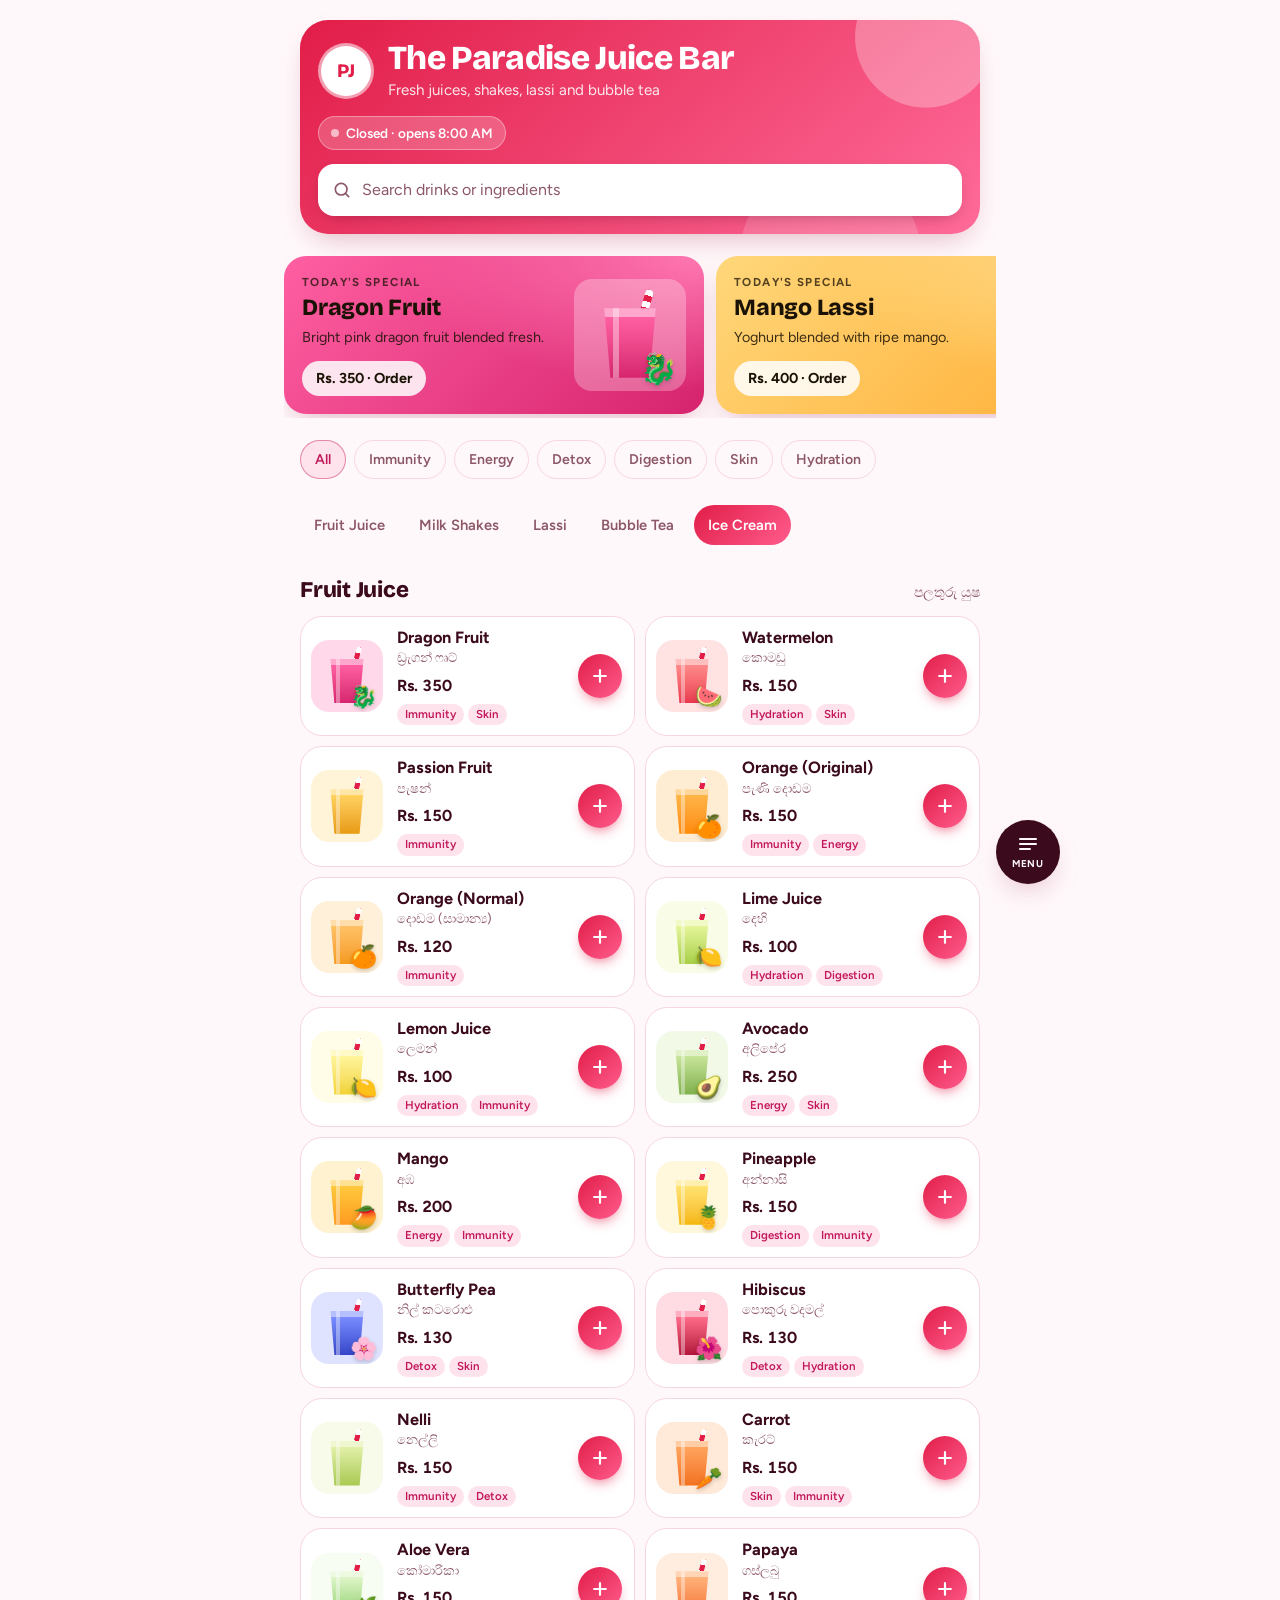
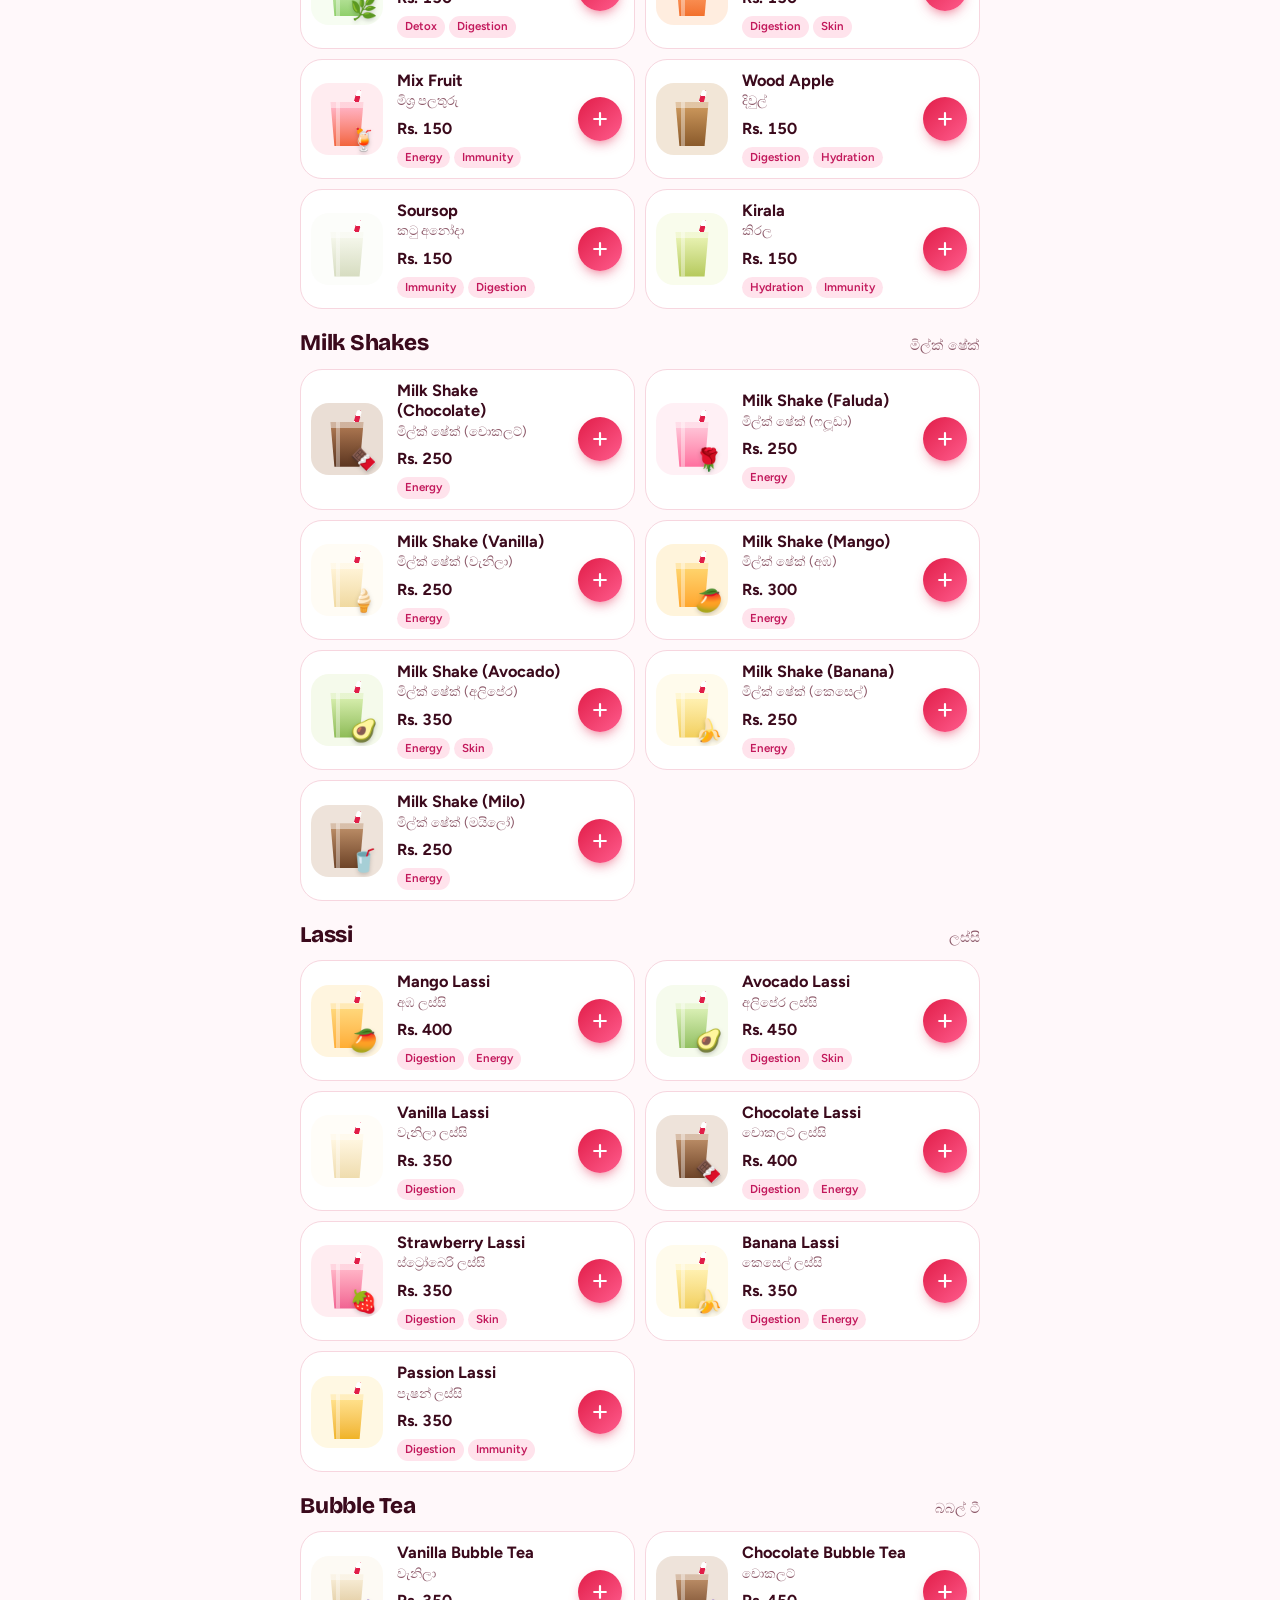
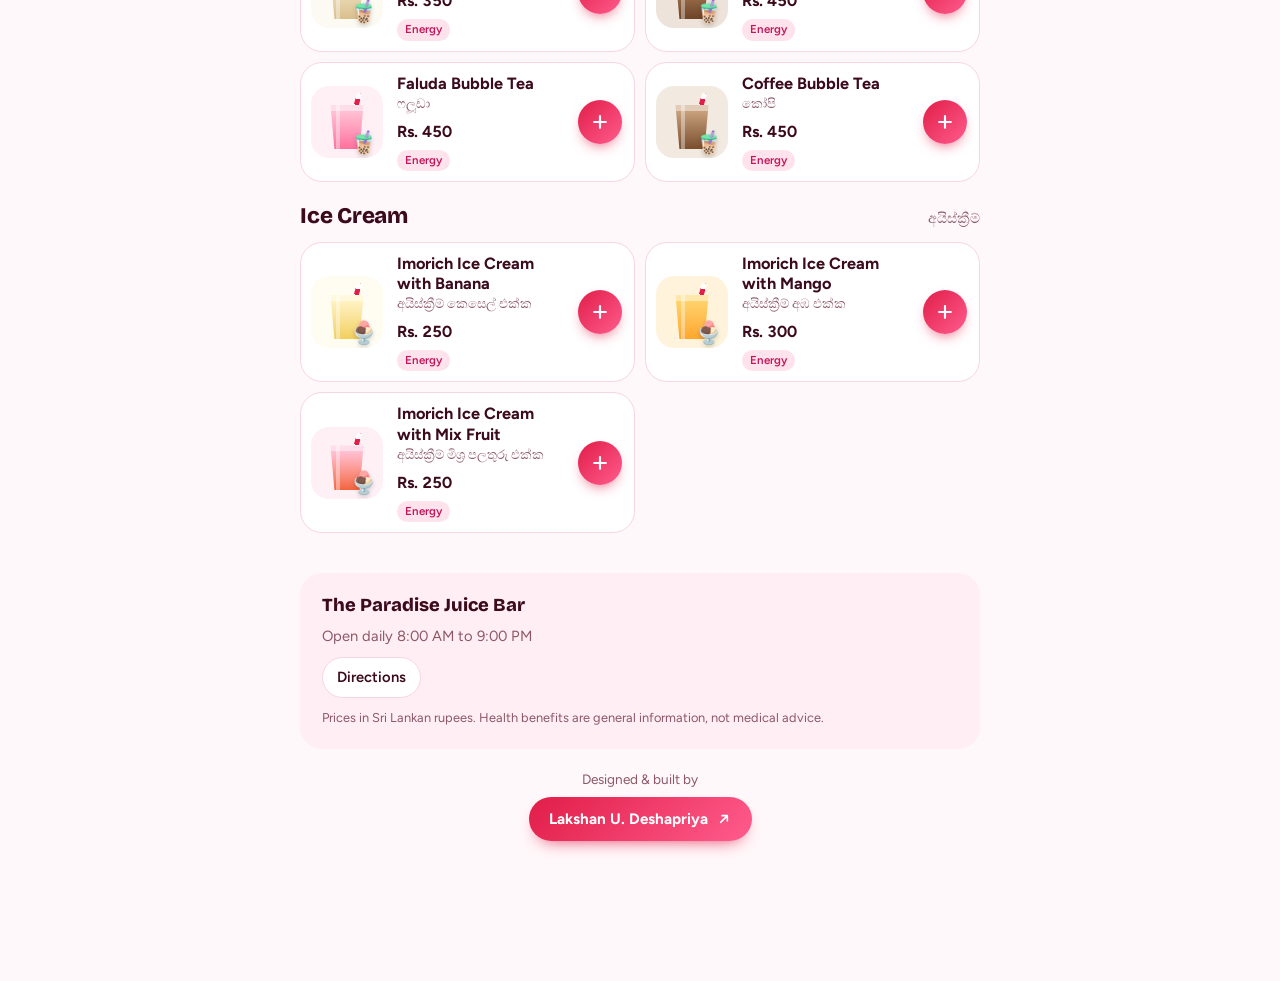
==== index.html @ 396c2fd7 "First version of Paradise Juice Bar site" ====
<!doctype html>
<html lang="en">
<head>
<meta charset="utf-8">
<meta name="viewport" content="width=device-width, initial-scale=1, viewport-fit=cover">
<meta name="theme-color" content="#e11d48">
<meta name="description" content="Menu and prices of The Paradise Juice Bar. Order on WhatsApp.">
<link rel="icon" href="icons/favicon.svg" type="image/svg+xml">
<link rel="icon" href="icons/favicon-32.png" sizes="32x32" type="image/png">
<link rel="apple-touch-icon" href="icons/apple-touch-icon.png">
<link rel="manifest" href="site.webmanifest">
<!-- BUILD:HEAD -->
<title>The Paradise Juice Bar</title>
<link rel="preconnect" href="https://fonts.googleapis.com">
<link rel="preconnect" href="https://fonts.gstatic.com" crossorigin>
<link rel="preload" as="style" href="https://fonts.googleapis.com/css2?family=Bricolage+Grotesque:opsz,wght@12..96,600;12..96,800&family=Figtree:wght@400;500;600;700&display=swap" onload="this.onload=null;this.rel='stylesheet'">
<noscript><link rel="stylesheet" href="https://fonts.googleapis.com/css2?family=Bricolage+Grotesque:opsz,wght@12..96,600;12..96,800&family=Figtree:wght@400;500;600;700&display=swap"></noscript>
<!-- /BUILD:HEAD -->
<link rel="stylesheet" href="styles.css">
</head>
<body>
<!-- BUILD:BODY -->
<div class="app">
  <header class="top">
    <div class="brand">
      <div class="logo" aria-hidden="true"><span id="logoText">JB</span></div>
      <div class="brand-text">
        <h1 id="shopName">Juice Bar</h1>
        <p class="tagline" id="shopTagline"></p>
      </div>
    </div>
    <div class="meta-row">
      <span class="status" id="openStatus"></span>
      <span class="table-chip" id="tableChip" hidden></span>
    </div>
    <p class="notice" id="notice" hidden></p>
    <label class="search" for="search">
      <svg viewBox="0 0 24 24" aria-hidden="true"><circle cx="11" cy="11" r="7"/><path d="m20 20-3.5-3.5"/></svg>
      <input id="search" type="search" placeholder="Search drinks or ingredients" autocomplete="off" enterkeyhint="search">
    </label>
  </header>

  <section class="specials" id="specials" aria-label="Today's specials"></section>

  <div class="goals" id="goals" role="group" aria-label="Filter by health goal"></div>

  <nav class="cats" id="cats" aria-label="Menu categories"></nav>

  <main id="menu"></main>

  <div class="empty" id="empty" hidden>
    <p class="empty-title">No drinks match</p>
    <p>Try another word, or clear the filter.</p>
    <button type="button" class="btn-ghost" id="clearFilters">Clear search and filter</button>
  </div>

  <footer class="foot" id="foot"></footer>

  <p class="credit" id="credit" hidden></p>
</div>

<!-- Bottom-right thumb zone -->
<div class="fabs">
  <div class="dial" id="dial" hidden></div>
  <div class="fab-row">
    <button type="button" class="fab-cart" id="cartBtn" hidden aria-label="View your order">
      <svg viewBox="0 0 24 24" aria-hidden="true"><path d="M6 8h12l-1 12H7L6 8Z"/><path d="M9 8V6a3 3 0 0 1 6 0v2"/></svg>
      <span class="count" id="cartCount">0</span>
      <span class="cart-total" id="cartTotal"></span>
    </button>
    <button type="button" class="fab-menu" id="menuBtn" aria-expanded="false" aria-controls="dial" aria-label="Jump to a category">
      <svg class="i-open" viewBox="0 0 24 24" aria-hidden="true"><path d="M4 7h16M4 12h16M4 17h10"/></svg>
      <svg class="i-close" viewBox="0 0 24 24" aria-hidden="true"><path d="m6 6 12 12M18 6 6 18"/></svg>
      <span class="fab-label">Menu</span>
    </button>
  </div>
</div>

<div class="scrim" id="scrim" hidden></div>

<section class="sheet" id="productSheet" role="dialog" aria-modal="true" aria-labelledby="psName" hidden></section>

<section class="sheet" id="cartSheet" role="dialog" aria-modal="true" aria-labelledby="cartTitle" hidden></section>

<div class="toast" id="toast" role="status" aria-live="polite"></div>
<!-- /BUILD:BODY -->
<script src="menu.js"></script>
<script src="app.js"></script>
</body>
</html>
---- styles.css ----
/* Layout: one narrow menu column, sticky category rail, actions parked bottom-right for the thumb.
   Palette: white base, rose-red and pink accents, deep berry ink. */
:root {
  --bg: #fff8fa;          /* pink-tinted white */
  --surface: #ffffff;
  --surface-2: #ffeef3;
  --ink: #3b0a1c;         /* deep berry */
  --muted: #8c5868;
  --line: #f7d6df;
  --accent: #e11d48;      /* rose red */
  --accent-2: #ff5c8d;    /* pink */
  --accent-ink: #ffffff;
  --leaf: #c2185b;        /* tags and benefit checks */
  --leaf-soft: #ffe3ec;
  --hero-1: #e11d48;
  --hero-2: #ff6b9a;
  --hero-ink: #ffffff;
  --wa: #1c9c50;
  --warn: #b4232a;
  --shadow: 0 12px 30px -12px rgba(150, 20, 60, .35);
  --font-display: "Bricolage Grotesque", "Figtree", system-ui, sans-serif;
  --font-body: "Figtree", system-ui, -apple-system, "Segoe UI", sans-serif;
  --r-lg: 22px;
  --r-md: 16px;
  --r-sm: 12px;
}
@media (prefers-color-scheme: dark) {
  :root:not([data-theme="light"]) {
    --bg: #1a0a10; --surface: #251018; --surface-2: #331520; --ink: #fff0f4; --muted: #d9a5b5;
    --line: #47202d; --accent: #ff4d6d; --accent-2: #ff7aa2; --accent-ink: #ffffff; --leaf: #ff8fb3; --leaf-soft: #3f1727;
    --hero-1: #b3123b; --hero-2: #e0457a; --hero-ink: #ffffff;
    --wa: #2bbf66; --warn: #ff8a8a; --shadow: 0 12px 30px -12px rgba(0, 0, 0, .7);
    color-scheme: dark;
  }
}
:root[data-theme="dark"] {
  --bg: #1a0a10; --surface: #251018; --surface-2: #331520; --ink: #fff0f4; --muted: #d9a5b5;
  --line: #47202d; --accent: #ff4d6d; --accent-2: #ff7aa2; --accent-ink: #ffffff; --leaf: #ff8fb3; --leaf-soft: #3f1727;
  --hero-1: #b3123b; --hero-2: #e0457a; --hero-ink: #ffffff;
  --wa: #2bbf66; --warn: #ff8a8a; --shadow: 0 12px 30px -12px rgba(0, 0, 0, .7);
  color-scheme: dark;
}

* { box-sizing: border-box; }
[hidden] { display: none !important; }
html { -webkit-text-size-adjust: 100%; scroll-behavior: smooth; }
body {
  margin: 0;
  background: var(--bg);
  color: var(--ink);
  font: 16px/1.5 var(--font-body);
  padding-inline: 16px;
  -webkit-tap-highlight-color: transparent;
}
body.locked { overflow: hidden; }
button, input, textarea { font: inherit; color: inherit; }
button { cursor: pointer; }
:focus-visible { outline: 3px solid var(--accent); outline-offset: 2px; border-radius: 8px; }
h1, h2, h3 { font-family: var(--font-display); text-wrap: balance; margin: 0; line-height: 1.1; }
svg { fill: none; stroke: currentColor; stroke-width: 2; stroke-linecap: round; stroke-linejoin: round; }

.app { max-width: 680px; margin-inline: auto; padding-block: 20px 140px; }

/* Header */
.top {
  position: relative; overflow: hidden; display: grid; gap: 14px;
  padding: 20px 18px 18px; border-radius: 28px; color: var(--hero-ink);
  background:
    radial-gradient(circle at 92% 8%, rgba(255,255,255,.28) 0 70px, transparent 71px),
    radial-gradient(circle at 78% 110%, rgba(255,255,255,.16) 0 90px, transparent 91px),
    linear-gradient(140deg, var(--hero-1), var(--hero-2));
  box-shadow: var(--shadow);
}
.brand { display: flex; align-items: center; gap: 14px; }
.logo {
  flex: none; width: 56px; height: 56px; border-radius: 50%;
  display: grid; place-items: center;
  background: rgba(255,255,255,.55);
  padding: 3px;
}
.logo span {
  width: 100%; height: 100%; border-radius: 50%; display: grid; place-items: center;
  background: #ffffff; color: var(--hero-1);
  font: 800 19px/1 var(--font-display); letter-spacing: .02em;
}
.brand-text { min-width: 0; }
.brand h1 { font-size: clamp(1.6rem, 6vw, 2.1rem); font-weight: 800; letter-spacing: -.02em; }
.tagline { margin: 2px 0 0; color: rgba(255,255,255,.88); font-size: .95rem; }
.meta-row { display: flex; flex-wrap: wrap; gap: 8px; }
.status, .table-chip {
  display: inline-flex; align-items: center; gap: 7px;
  font-size: .85rem; font-weight: 600; padding: 6px 12px; border-radius: 999px;
  background: rgba(255,255,255,.2); border: 1px solid rgba(255,255,255,.35); color: var(--hero-ink);
}
.status::before { content: ""; width: 8px; height: 8px; border-radius: 50%; background: rgba(255,255,255,.6); }
.status.open::before { background: #7dffb0; box-shadow: 0 0 0 4px rgba(125,255,176,.3); }
.notice { margin: 0; padding: 10px 14px; border-radius: var(--r-sm); background: rgba(255,255,255,.95); color: var(--hero-1); font-weight: 700; font-size: .92rem; }
.table-chip { background: #ffffff; color: var(--hero-1); border-color: #ffffff; }

.search {
  display: flex; align-items: center; gap: 10px;
  background: var(--surface); color: var(--ink); border: 0; border-radius: var(--r-md);
  padding: 0 14px; min-height: 52px; box-shadow: 0 6px 18px -8px rgba(80, 0, 30, .45);
}
.search:focus-within { box-shadow: 0 0 0 3px rgba(255,255,255,.7); }
.search svg { width: 20px; height: 20px; color: var(--muted); flex: none; }
.search input { flex: 1; min-width: 0; border: 0; background: none; outline: none; padding: 12px 0; font-size: 1rem; }
.search input::placeholder { color: var(--muted); }

/* Specials */
.specials { display: flex; gap: 12px; overflow-x: auto; scroll-snap-type: x mandatory; margin: 22px -16px 0; padding: 0 16px 4px; scrollbar-width: none; }
.specials::-webkit-scrollbar { display: none; }
.specials:empty { display: none; }
.special {
  scroll-snap-align: start; flex: 0 0 min(86%, 420px);
  position: relative; display: grid; grid-template-columns: 1fr 112px; gap: 12px; align-items: center;
  padding: 18px; border-radius: var(--r-lg); border: 0; text-align: left;
  color: #1b1206;
  background:
    radial-gradient(120% 140% at 100% 0%, color-mix(in srgb, var(--c1) 85%, #fff) 0%, transparent 60%),
    linear-gradient(135deg, var(--c1), var(--c2));
  box-shadow: var(--shadow);
}
.special .eyebrow { font-size: .72rem; font-weight: 700; letter-spacing: .12em; text-transform: uppercase; opacity: .75; }
.special .eyebrow, .special .sp-name, .special .sp-desc { display: block; }
.special .sp-name { font: 800 1.45rem/1.1 var(--font-display); margin-top: 4px; letter-spacing: -.01em; }
.special .sp-desc { margin: 6px 0 12px; font-size: .9rem; opacity: .85; }
.special .pill { display: inline-flex; gap: 6px; align-items: center; background: rgba(255,255,255,.85); color: #1b1206; padding: 7px 14px; border-radius: 999px; font-weight: 700; font-size: .9rem; }
.special .art { background: rgba(255,255,255,.28); }

/* Goal filter */
.goals { display: flex; gap: 8px; overflow-x: auto; margin: 22px -16px 0; padding: 0 16px 2px; scrollbar-width: none; }
.goals::-webkit-scrollbar { display: none; }
.goal {
  flex: none; padding: 8px 14px; border-radius: 999px; font-size: .88rem; font-weight: 600;
  border: 1px solid var(--line); background: transparent; color: var(--muted);
}
.goal[aria-pressed="true"] { background: var(--leaf-soft); color: var(--leaf); border-color: color-mix(in srgb, var(--leaf) 45%, transparent); }

/* Category rail */
.cats {
  position: sticky; top: env(safe-area-inset-top, 0px); z-index: 20;
  display: flex; gap: 6px; overflow-x: auto; scrollbar-width: none;
  margin: 14px -16px 0; padding: 10px 16px;
  background: color-mix(in srgb, var(--bg) 88%, transparent);
  backdrop-filter: blur(12px); -webkit-backdrop-filter: blur(12px);
  border-bottom: 1px solid transparent; transition: border-color .2s;
}
.cats.stuck { border-bottom-color: var(--line); }
.cats::-webkit-scrollbar { display: none; }
.cat {
  flex: none; border: 0; background: none; padding: 9px 14px; border-radius: 999px;
  font-weight: 600; font-size: .92rem; color: var(--muted); white-space: nowrap;
}
.cat.active { background: linear-gradient(135deg, var(--accent), var(--accent-2)); color: var(--accent-ink); }

/* Menu sections */
.section { scroll-margin-top: 72px; padding-top: 22px; }
.section-head { display: flex; align-items: baseline; justify-content: space-between; gap: 12px; margin-bottom: 12px; }
.section-head h2 { font-size: 1.4rem; font-weight: 800; letter-spacing: -.01em; }
.section-head .si { color: var(--muted); font-size: .9rem; }
.list { display: grid; gap: 10px; }

.card {
  position: relative; display: grid; grid-template-columns: 80px minmax(0, 1fr) auto; gap: 14px; align-items: center;
  padding: 10px 12px 10px 10px; background: var(--surface); border: 1px solid var(--line); border-radius: var(--r-lg);
  transition: transform .15s ease, box-shadow .15s ease;
}
.card:hover { box-shadow: var(--shadow); }
.card:active { transform: scale(.99); }
.card-open { position: absolute; inset: 0; z-index: 1; border: 0; background: none; border-radius: inherit; }
.card-body { min-width: 0; }
.card h3 { font-family: var(--font-body); font-size: 1.02rem; font-weight: 700; line-height: 1.25; }
.card .si { display: block; color: var(--muted); font-size: .82rem; margin-top: 1px; }
.card .price { margin-top: 6px; font-weight: 700; font-variant-numeric: tabular-nums; }
.card .price small { font-weight: 500; color: var(--muted); font-size: .78rem; margin-right: 3px; }
.tags { display: flex; flex-wrap: wrap; gap: 4px; margin-top: 6px; }
.tag { font-size: .72rem; font-weight: 600; color: var(--leaf); background: var(--leaf-soft); padding: 2px 8px; border-radius: 999px; }
.add {
  position: relative; z-index: 2; width: 44px; height: 44px; border-radius: 50%;
  border: 0; background: linear-gradient(135deg, var(--accent), var(--accent-2)); color: var(--accent-ink);
  display: grid; place-items: center; box-shadow: 0 6px 14px -6px color-mix(in srgb, var(--accent) 80%, transparent);
  transition: transform .15s ease;
}
.add:active { transform: scale(.9); }
.add svg { width: 20px; height: 20px; stroke-width: 2.6; }
.card.sold { opacity: .6; }
.card.sold .add { display: none; }
.sold-badge { position: relative; z-index: 2; font-size: .72rem; font-weight: 700; color: var(--warn); text-align: right; max-width: 64px; line-height: 1.2; }

/* Drink art: a drawn glass in the product's colours */
.art {
  position: relative; width: 100%; aspect-ratio: 1; max-width: 100%;
  border-radius: 18px; overflow: hidden; display: block;
  background: color-mix(in srgb, var(--c1) 24%, var(--surface));
}
.art img { width: 100%; height: 100%; object-fit: cover; display: block; }
.art .straw {
  position: absolute; left: 52%; top: 8%; width: 7%; height: 46%; border-radius: 4px;
  background: repeating-linear-gradient(180deg, #fff 0 6px, var(--accent) 6px 12px);
  transform: rotate(16deg); transform-origin: bottom center;
}
.art .glass {
  position: absolute; left: 27%; right: 27%; top: 26%; bottom: 12%;
  clip-path: polygon(0 0, 100% 0, 88% 100%, 12% 100%);
  background:
    linear-gradient(90deg, transparent 18%, rgba(255,255,255,.38) 18% 28%, transparent 28%),
    linear-gradient(180deg, color-mix(in srgb, var(--c1) 55%, #fff) 0 13%, var(--c1) 13%, var(--c2));
}
.art .fruit { position: absolute; right: 8%; bottom: 6%; font-size: 22px; line-height: 1; filter: drop-shadow(0 2px 2px rgba(0,0,0,.18)); }
.art-lg { border-radius: 26px; }
.art-lg .fruit { font-size: 48px; }
.special .art .fruit { font-size: 30px; }

/* Search results note */
.result-note { margin: 18px 0 0; padding: 12px 16px; border-radius: var(--r-md); background: var(--surface-2); color: var(--ink); font-weight: 600; font-size: .92rem; }
.result-note span { color: var(--muted); font-weight: 500; }

/* Empty + footer */
.empty { text-align: center; padding: 48px 12px; color: var(--muted); }
.empty-title { font: 800 1.3rem var(--font-display); color: var(--ink); margin: 0 0 4px; }
.empty p { margin: 0 0 14px; }
.btn-ghost { border: 1px solid var(--line); background: var(--surface); padding: 10px 16px; border-radius: 999px; font-weight: 600; }

.foot { margin-top: 40px; padding: 22px; border-radius: var(--r-lg); background: var(--surface-2); display: grid; gap: 10px; font-size: .92rem; }
.foot h2 { font-size: 1.15rem; font-weight: 800; }
.foot p { margin: 0; color: var(--muted); }
.foot-links { display: flex; flex-wrap: wrap; gap: 8px; }
.foot-links a { color: var(--ink); font-weight: 600; text-decoration: none; padding: 8px 14px; border-radius: 999px; background: var(--surface); border: 1px solid var(--line); }
.foot .fine { font-size: .8rem; }

/* Designer credit */
.credit {
  display: flex; flex-wrap: wrap; justify-content: center; align-items: center; gap: 6px;
  margin: 20px 0 0; font-size: .85rem; color: var(--muted); text-align: center;
}
.credit { flex-direction: column; gap: 8px; }
.credit-btn {
  display: inline-flex; align-items: center; gap: 8px; min-height: 44px; padding: 0 20px;
  border-radius: 999px; font-weight: 700; font-size: .95rem; text-decoration: none;
  color: var(--accent-ink); background: linear-gradient(135deg, var(--accent), var(--accent-2));
  box-shadow: 0 8px 18px -10px var(--accent);
  transition: transform .15s ease, box-shadow .15s ease;
}
.credit-btn svg { width: 16px; height: 16px; stroke-width: 2.4; }
a.credit-btn:hover { transform: translateY(-1px); box-shadow: 0 12px 22px -10px var(--accent); }

/* Floating actions, bottom-right */
.fabs {
  position: fixed; z-index: 40; right: 16px;
  bottom: calc(16px + env(safe-area-inset-bottom, 0px));
  display: flex; flex-direction: column; align-items: flex-end; gap: 12px;
  pointer-events: none;
}
.fabs > * { pointer-events: auto; }
.fab-row { display: flex; align-items: center; gap: 10px; }
.fab-menu {
  position: relative; width: 64px; height: 64px; border-radius: 50%; border: 0;
  background: var(--ink); color: var(--bg); box-shadow: var(--shadow);
  display: grid; place-items: center; align-content: center; gap: 1px;
}
.fab-menu svg { width: 24px; height: 24px; }
.fab-menu .fab-label { font-size: .62rem; font-weight: 700; letter-spacing: .08em; text-transform: uppercase; }
.fab-menu .i-close { display: none; }
.fab-menu[aria-expanded="true"] .i-open, .fab-menu[aria-expanded="true"] .fab-label { display: none; }
.fab-menu[aria-expanded="true"] .i-close { display: block; }
.fab-cart {
  display: flex; align-items: center; gap: 8px; height: 56px; padding: 0 20px 0 16px; border-radius: 999px; border: 0;
  background: linear-gradient(135deg, var(--accent), var(--accent-2)); color: var(--accent-ink); font-weight: 700; box-shadow: var(--shadow);
  font-variant-numeric: tabular-nums;
}
.fab-cart svg { width: 22px; height: 22px; }
.fab-cart .count { min-width: 22px; height: 22px; padding: 0 6px; border-radius: 999px; background: #ffffff; color: var(--accent); font-size: .8rem; display: grid; place-items: center; }
.fab-cart.bump { animation: bump .35s ease; }
@keyframes bump { 40% { transform: scale(1.08); } }

.dial { display: grid; justify-items: end; gap: 8px; max-height: calc(100dvh - 140px); overflow-y: auto; padding: 4px; }
.dial button {
  display: flex; align-items: center; gap: 10px; border: 0; padding: 12px 18px; border-radius: 999px;
  background: var(--surface); color: var(--ink); font-weight: 700; box-shadow: var(--shadow); text-align: right;
  animation: rise .22s ease both;
}
.dial button span { color: var(--muted); font-weight: 500; font-size: .85rem; font-variant-numeric: tabular-nums; }
.dial button.active { background: linear-gradient(135deg, var(--accent), var(--accent-2)); color: var(--accent-ink); }
.dial button.active span { color: inherit; opacity: .7; }
@keyframes rise { from { opacity: 0; transform: translateY(10px); } }

/* Scrim + sheets */
.scrim { position: fixed; inset: 0; z-index: 30; background: rgba(8, 14, 10, .45); animation: fade .2s ease; }
.scrim.light { background: rgba(8, 14, 10, .25); }
@keyframes fade { from { opacity: 0; } }
.sheet {
  position: fixed; z-index: 50; left: 0; right: 0; bottom: 0; margin-inline: auto; width: 100%; max-width: 680px;
  max-height: 92dvh; display: flex; flex-direction: column;
  background: var(--surface); border-radius: 26px 26px 0 0; box-shadow: 0 -10px 40px -10px rgba(0,0,0,.35);
  animation: slide .28s cubic-bezier(.2, .9, .25, 1);
}
.sheet.closing { animation: slide-out .18s ease forwards; }
@keyframes slide { from { transform: translateY(100%); } }
@keyframes slide-out { to { transform: translateY(100%); } }
.sheet-scroll { overflow-y: auto; padding: 8px 20px 20px; overscroll-behavior: contain; }
.grab { width: 44px; height: 5px; border-radius: 99px; background: var(--line); margin: 10px auto 4px; flex: none; }
.sheet-close {
  position: absolute; top: 14px; right: 14px; z-index: 2; width: 40px; height: 40px; border-radius: 50%; border: 0;
  background: var(--surface-2); display: grid; place-items: center;
}
.sheet-close svg { width: 18px; height: 18px; }
.sheet-foot {
  flex: none; display: flex; align-items: center; gap: 12px;
  padding: 14px 20px calc(14px + env(safe-area-inset-bottom, 0px));
  border-top: 1px solid var(--line); background: var(--surface);
}

/* Product sheet */
.ps-hero { display: grid; grid-template-columns: 132px minmax(0, 1fr); gap: 16px; align-items: center; padding-right: 36px; }
.ps-hero h2 { font-size: 1.6rem; font-weight: 800; letter-spacing: -.01em; }
.ps-hero .si { color: var(--muted); margin-top: 2px; }
.ps-desc { margin: 14px 0 0; color: var(--muted); }
.block { margin-top: 20px; }
.block h3 { font-family: var(--font-body); font-size: .78rem; font-weight: 700; letter-spacing: .12em; text-transform: uppercase; color: var(--muted); margin-bottom: 10px; }
.chips { display: flex; flex-wrap: wrap; gap: 6px; }
.chip { padding: 6px 12px; border-radius: 999px; background: var(--surface-2); font-size: .9rem; font-weight: 500; }
.benefits { list-style: none; margin: 0; padding: 0; display: grid; gap: 8px; }
.benefits li { display: flex; gap: 10px; align-items: flex-start; }
.benefits svg { flex: none; width: 20px; height: 20px; color: var(--leaf); margin-top: 2px; }
.options { display: grid; gap: 8px; }
.seg { display: flex; flex-wrap: wrap; gap: 8px; }
.seg label { position: relative; }
.seg input { position: absolute; opacity: 0; inset: 0; margin: 0; cursor: pointer; }
.seg span {
  display: inline-flex; gap: 8px; align-items: baseline; padding: 10px 16px; border-radius: var(--r-sm);
  border: 1.5px solid var(--line); font-weight: 600; font-size: .95rem; font-variant-numeric: tabular-nums;
}
.seg span small { color: var(--muted); font-weight: 500; }
.seg input:checked + span { border-color: var(--accent); background: var(--accent); color: var(--accent-ink); }
.seg input:checked + span small { color: inherit; opacity: .75; }
.seg input:focus-visible + span { outline: 3px solid var(--accent); outline-offset: 2px; }
.note-sold { margin-top: 18px; padding: 12px 14px; border-radius: var(--r-sm); background: color-mix(in srgb, var(--warn) 14%, var(--surface)); color: var(--warn); font-weight: 600; }

.stepper { display: flex; align-items: center; border: 1.5px solid var(--line); border-radius: 999px; flex: none; }
.stepper button { width: 44px; height: 46px; border: 0; background: none; display: grid; place-items: center; }
.stepper button svg { width: 18px; height: 18px; }
.stepper output { min-width: 22px; text-align: center; font-weight: 700; font-variant-numeric: tabular-nums; }
.btn-primary {
  flex: 1; min-height: 52px; border: 0; border-radius: 999px; padding: 0 20px;
  background: linear-gradient(135deg, var(--accent), var(--accent-2)); color: var(--accent-ink); font-weight: 700; font-size: 1rem;
  display: flex; align-items: center; justify-content: center; gap: 8px; text-decoration: none;
  font-variant-numeric: tabular-nums;
}
.btn-primary:disabled { opacity: .5; cursor: not-allowed; }

/* Cart sheet */
.cart-head { display: flex; align-items: baseline; gap: 10px; padding-right: 48px; margin-top: 6px; }
.cart-head h2 { font-size: 1.6rem; font-weight: 800; }
.cart-head .muted { color: var(--muted); }
.lines { list-style: none; margin: 16px 0 0; padding: 0; display: grid; }
.line { display: grid; grid-template-columns: 52px minmax(0, 1fr) auto; gap: 12px; align-items: center; padding: 12px 0; border-bottom: 1px solid var(--line); }
.line .art { border-radius: 14px; }
.line .art .fruit { font-size: 16px; }
.line-name { font-weight: 700; line-height: 1.25; }
.line-opts { color: var(--muted); font-size: .84rem; }
.line-price { font-weight: 700; font-size: .92rem; font-variant-numeric: tabular-nums; margin-top: 2px; }
.line .stepper button { width: 38px; height: 38px; }
.form { display: grid; gap: 14px; margin-top: 20px; }
.field { display: grid; gap: 6px; }
.field > span { font-size: .85rem; font-weight: 600; color: var(--muted); }
.field input, .field textarea {
  width: 100%; border: 1.5px solid var(--line); border-radius: var(--r-sm); padding: 12px 14px; background: var(--bg); font-size: 1rem;
}
.field textarea { resize: vertical; min-height: 70px; }
.field input:focus, .field textarea:focus { outline: none; border-color: var(--accent); }
.row-2 { display: grid; grid-template-columns: minmax(0, 1fr) minmax(0, 1fr); gap: 12px; }
.how { margin: 16px 0 0; padding: 12px 14px; border-radius: var(--r-sm); background: var(--leaf-soft); color: var(--leaf); font-size: .88rem; font-weight: 500; }
.clear { border: 0; background: none; color: var(--muted); text-decoration: underline; font-size: .88rem; padding: 6px 0; margin-top: 8px; }
.cart-foot { flex-direction: column; align-items: stretch; gap: 10px; }
.total-row { display: flex; justify-content: space-between; align-items: baseline; font-variant-numeric: tabular-nums; }
.total-row strong { font: 800 1.5rem var(--font-display); }
.btn-wa { background: var(--wa); color: #fff; }
.btn-wa svg { width: 22px; height: 22px; fill: currentColor; stroke: none; }
.cart-empty { text-align: center; padding: 36px 0 20px; color: var(--muted); }

/* Toast */
.toast {
  position: fixed; z-index: 60; left: 50%; top: calc(16px + env(safe-area-inset-top, 0px));
  transform: translate(-50%, -20px); opacity: 0; pointer-events: none;
  background: var(--ink); color: var(--bg); padding: 10px 18px; border-radius: 999px; font-weight: 600; font-size: .92rem;
  transition: opacity .2s, transform .2s; max-width: calc(100% - 32px); text-align: center;
}
.toast.show { opacity: 1; transform: translate(-50%, 0); }

@media (min-width: 720px) {
  .list { grid-template-columns: 1fr 1fr; }
  .card { grid-template-columns: 72px minmax(0, 1fr) auto; }
  .fabs { right: max(16px, calc((100vw - 680px) / 2 - 80px)); }
}
@media (prefers-reduced-motion: reduce) {
  *, *::before, *::after { animation: none !important; transition: none !important; scroll-behavior: auto !important; }
}
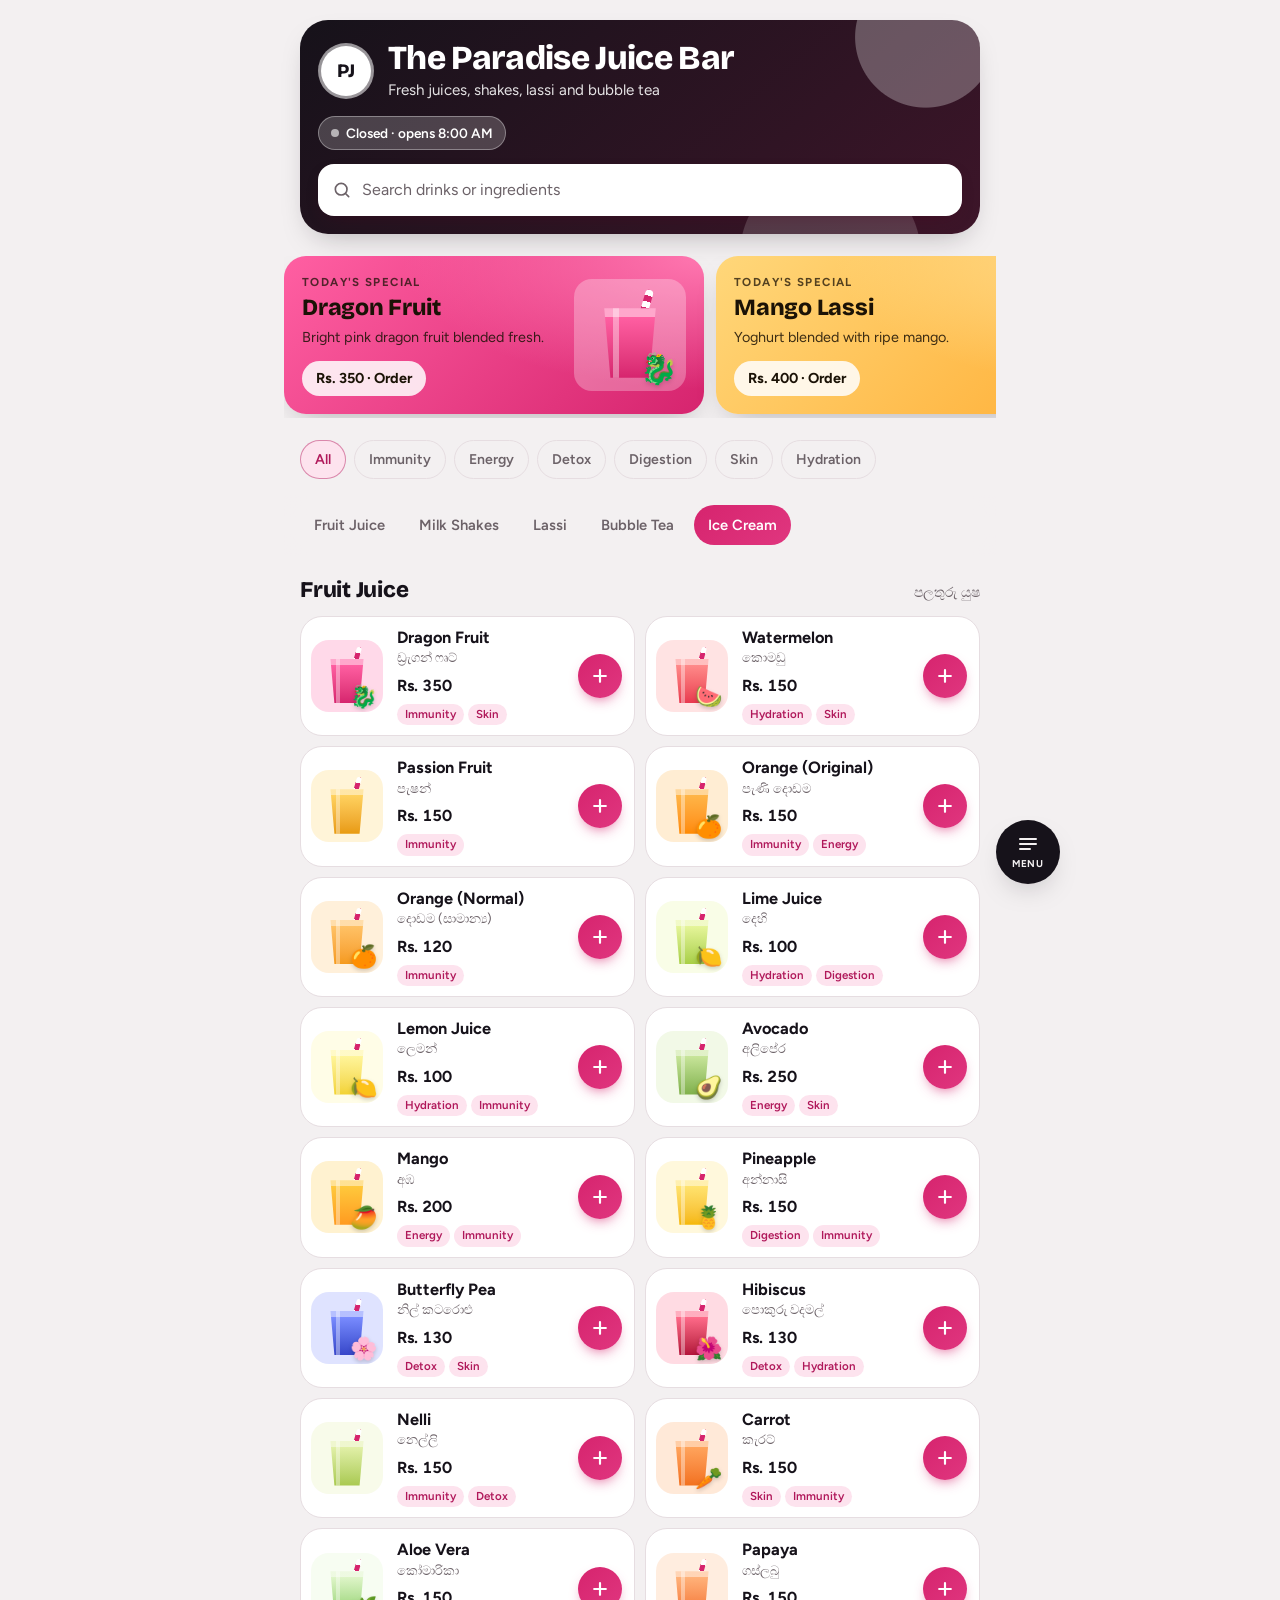
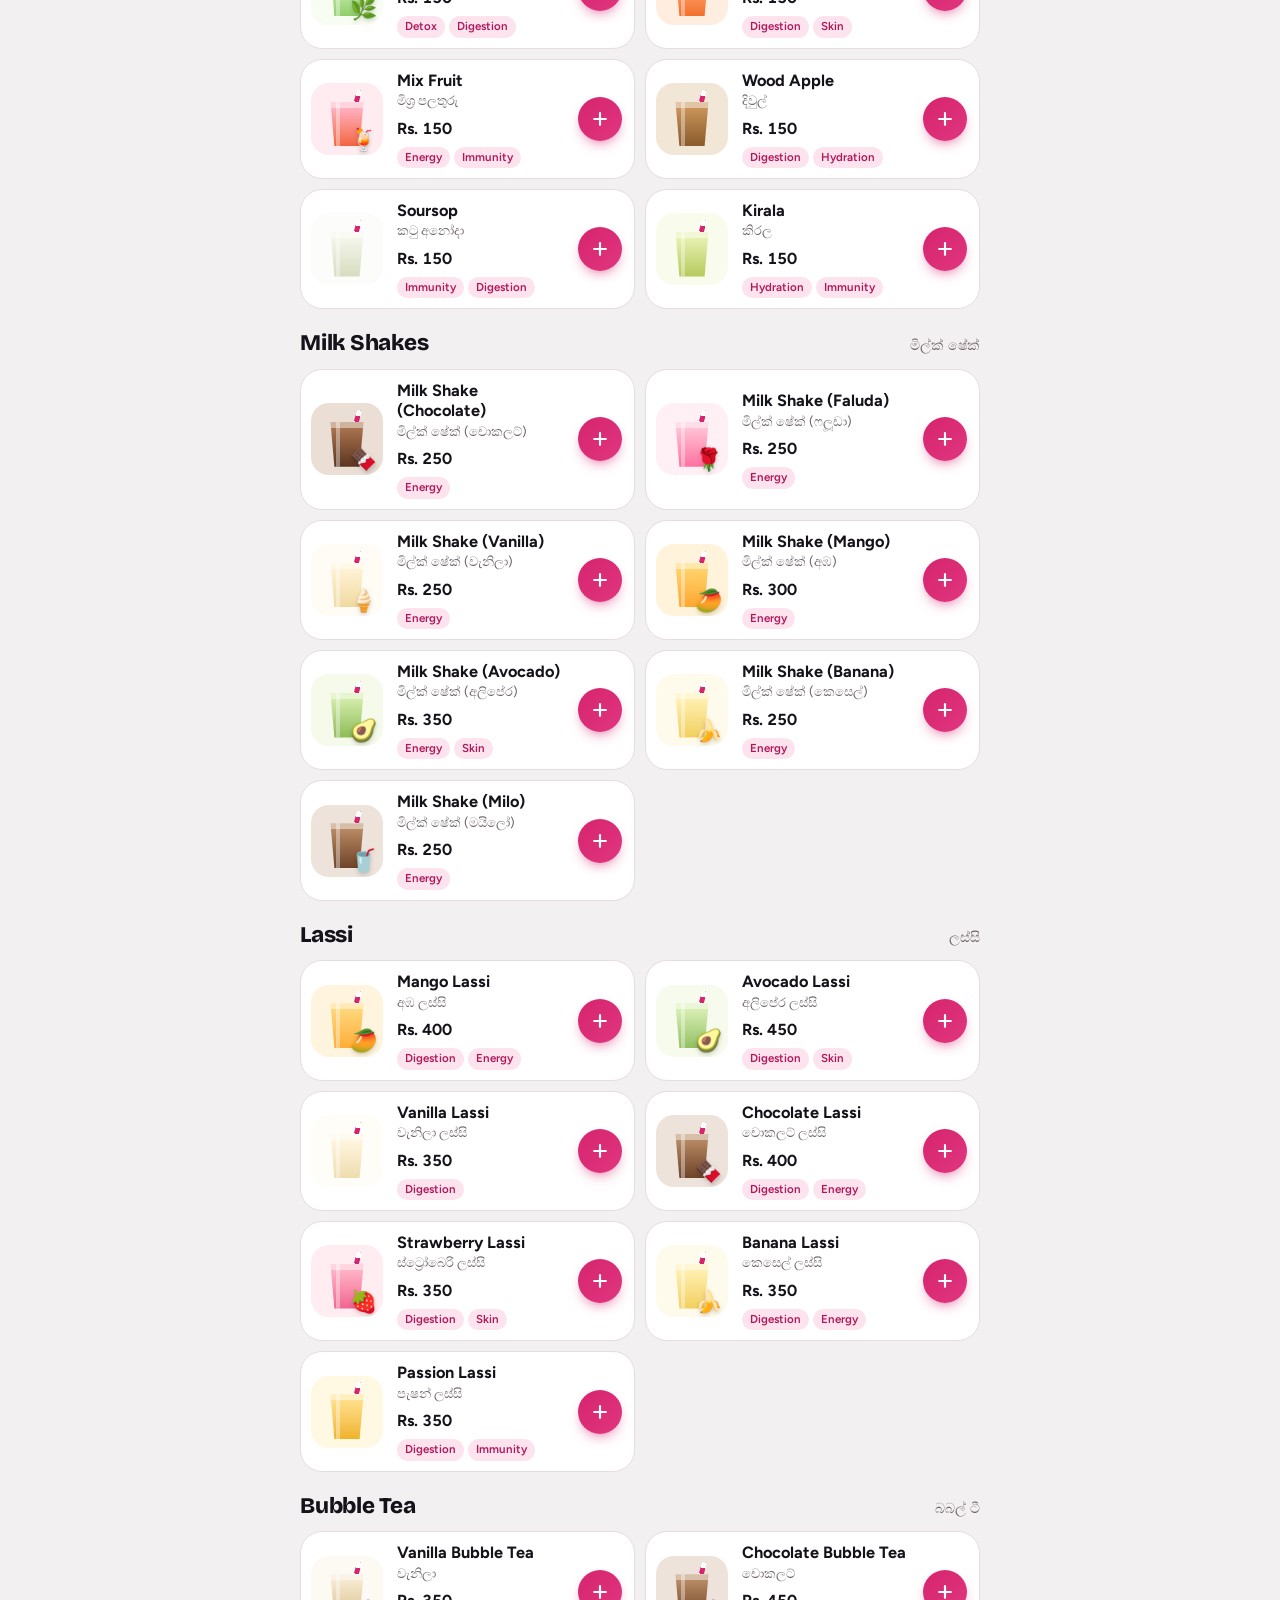
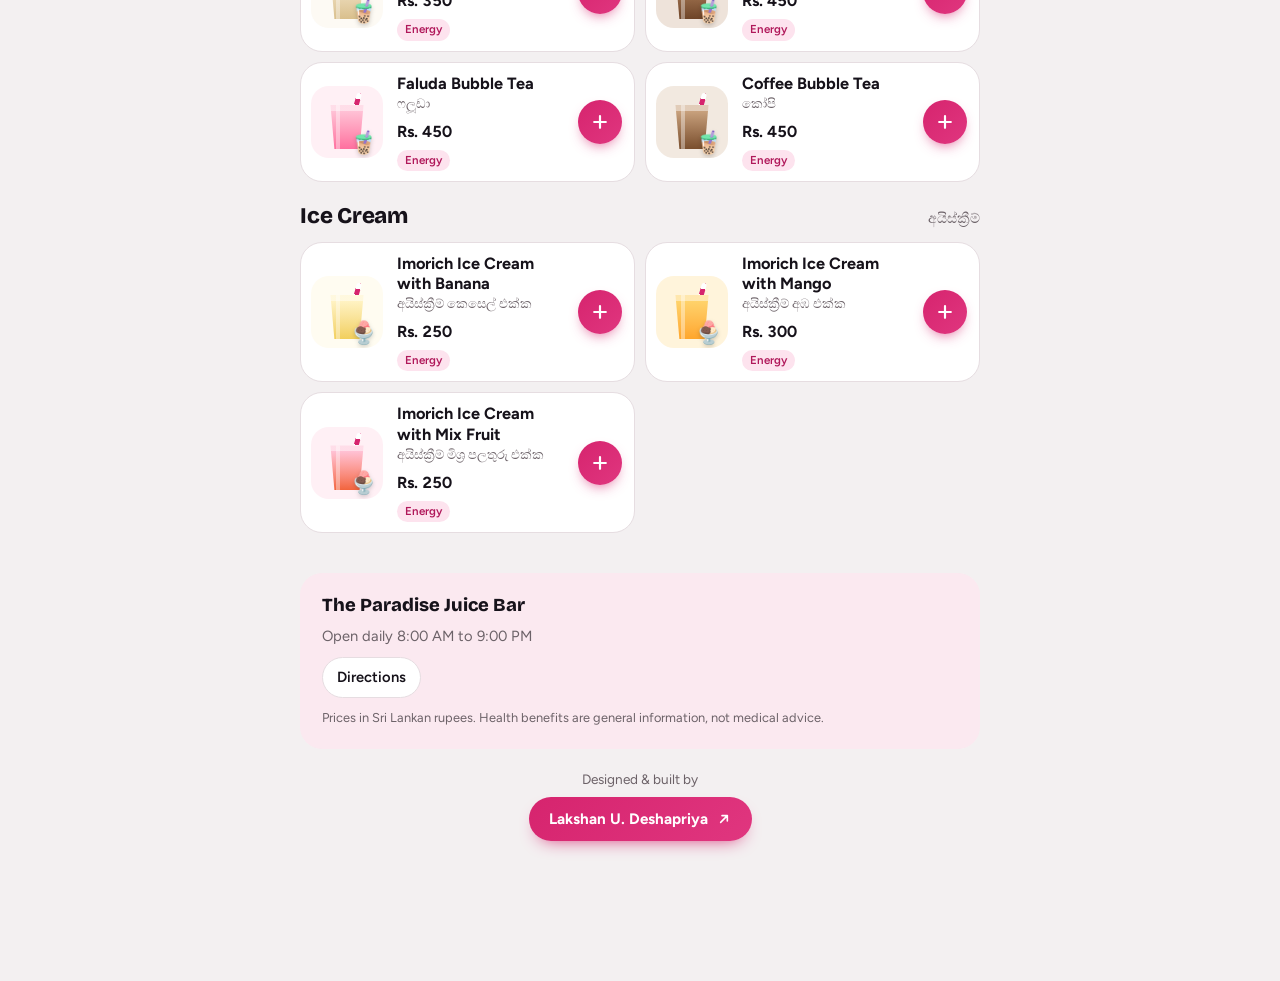
==== commit bbf5d7d5: "Clear the card after placing an order" ====
--- a/index.html
+++ b/index.html
@@ -3,7 +3,7 @@
 <head>
 <meta charset="utf-8">
 <meta name="viewport" content="width=device-width, initial-scale=1, viewport-fit=cover">
-<meta name="theme-color" content="#e11d48">
+<meta name="theme-color" content="#16121a">
 <meta name="description" content="Menu and prices of The Paradise Juice Bar. Order on WhatsApp.">
 <link rel="icon" href="icons/favicon.svg" type="image/svg+xml">
 <link rel="icon" href="icons/favicon-32.png" sizes="32x32" type="image/png">
--- a/styles.css
+++ b/styles.css
@@ -1,23 +1,24 @@
 /* Layout: one narrow menu column, sticky category rail, actions parked bottom-right for the thumb.
-   Palette: white base, rose-red and pink accents, deep berry ink. */
+   Palette: black, white and pink. Light mode uses a soft grey base so white cards stand out
+   without glare; dark mode uses near-black with brighter pink so text stays readable. */
 :root {
-  --bg: #fff8fa;          /* pink-tinted white */
-  --surface: #ffffff;
-  --surface-2: #ffeef3;
-  --ink: #3b0a1c;         /* deep berry */
-  --muted: #8c5868;
-  --line: #f7d6df;
-  --accent: #e11d48;      /* rose red */
-  --accent-2: #ff5c8d;    /* pink */
-  --accent-ink: #ffffff;
-  --leaf: #c2185b;        /* tags and benefit checks */
-  --leaf-soft: #ffe3ec;
-  --hero-1: #e11d48;
-  --hero-2: #ff6b9a;
+  --bg: #f3f0f1;          /* soft grey-white page */
+  --surface: #ffffff;     /* cards */
+  --surface-2: #fbe9f0;   /* light pink fills */
+  --ink: #16121a;         /* near-black text */
+  --muted: #6c6268;
+  --line: #e6dde1;
+  --accent: #d6246e;      /* pink: buttons, prices */
+  --accent-2: #e0367f;    /* lighter pink: gradient end */
+  --accent-ink: #ffffff;  /* text on pink buttons */
+  --leaf: #b0185a;        /* tags and benefit checks */
+  --leaf-soft: #fde3ee;
+  --hero-1: #16121a;      /* header: black */
+  --hero-2: #3d1529;      /* header: black to deep berry */
   --hero-ink: #ffffff;
   --wa: #1c9c50;
   --warn: #b4232a;
-  --shadow: 0 12px 30px -12px rgba(150, 20, 60, .35);
+  --shadow: 0 12px 30px -14px rgba(22, 18, 26, .35);
   --font-display: "Bricolage Grotesque", "Figtree", system-ui, sans-serif;
   --font-body: "Figtree", system-ui, -apple-system, "Segoe UI", sans-serif;
   --r-lg: 22px;
@@ -26,18 +27,18 @@
 }
 @media (prefers-color-scheme: dark) {
   :root:not([data-theme="light"]) {
-    --bg: #1a0a10; --surface: #251018; --surface-2: #331520; --ink: #fff0f4; --muted: #d9a5b5;
-    --line: #47202d; --accent: #ff4d6d; --accent-2: #ff7aa2; --accent-ink: #ffffff; --leaf: #ff8fb3; --leaf-soft: #3f1727;
-    --hero-1: #b3123b; --hero-2: #e0457a; --hero-ink: #ffffff;
-    --wa: #2bbf66; --warn: #ff8a8a; --shadow: 0 12px 30px -12px rgba(0, 0, 0, .7);
+    --bg: #0e0c0f; --surface: #1a171c; --surface-2: #2a1a23; --ink: #f7f2f5; --muted: #b5a9b0;
+    --line: #2f2930; --accent: #ff5c9e; --accent-2: #ff8ab8; --accent-ink: #16121a; --leaf: #ff8ab8; --leaf-soft: #3a1a2a;
+    --hero-1: #1f1a21; --hero-2: #4a1832; --hero-ink: #ffffff;
+    --wa: #2bbf66; --warn: #ff8a8a; --shadow: 0 12px 30px -12px rgba(0, 0, 0, .8);
     color-scheme: dark;
   }
 }
 :root[data-theme="dark"] {
-  --bg: #1a0a10; --surface: #251018; --surface-2: #331520; --ink: #fff0f4; --muted: #d9a5b5;
-  --line: #47202d; --accent: #ff4d6d; --accent-2: #ff7aa2; --accent-ink: #ffffff; --leaf: #ff8fb3; --leaf-soft: #3f1727;
-  --hero-1: #b3123b; --hero-2: #e0457a; --hero-ink: #ffffff;
-  --wa: #2bbf66; --warn: #ff8a8a; --shadow: 0 12px 30px -12px rgba(0, 0, 0, .7);
+  --bg: #0e0c0f; --surface: #1a171c; --surface-2: #2a1a23; --ink: #f7f2f5; --muted: #b5a9b0;
+  --line: #2f2930; --accent: #ff5c9e; --accent-2: #ff8ab8; --accent-ink: #16121a; --leaf: #ff8ab8; --leaf-soft: #3a1a2a;
+  --hero-1: #1f1a21; --hero-2: #4a1832; --hero-ink: #ffffff;
+  --wa: #2bbf66; --warn: #ff8a8a; --shadow: 0 12px 30px -12px rgba(0, 0, 0, .8);
   color-scheme: dark;
 }
 
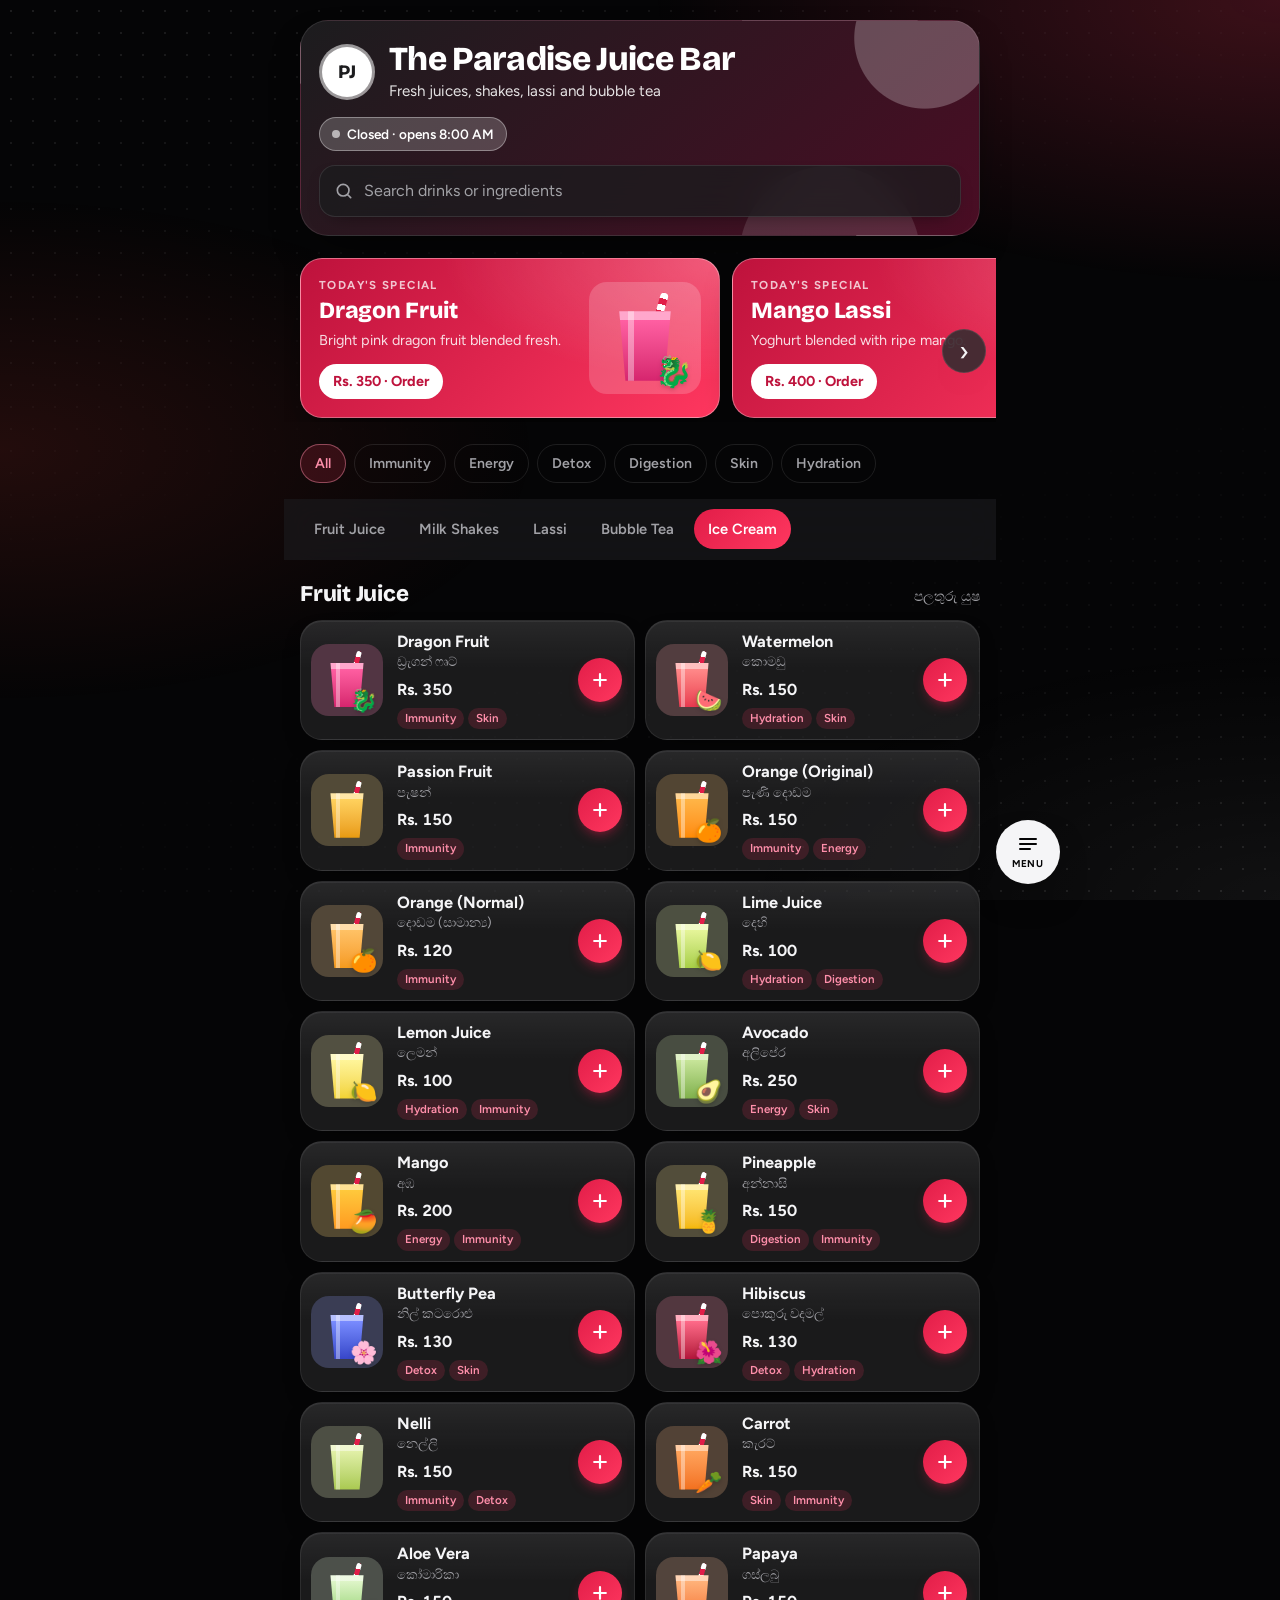
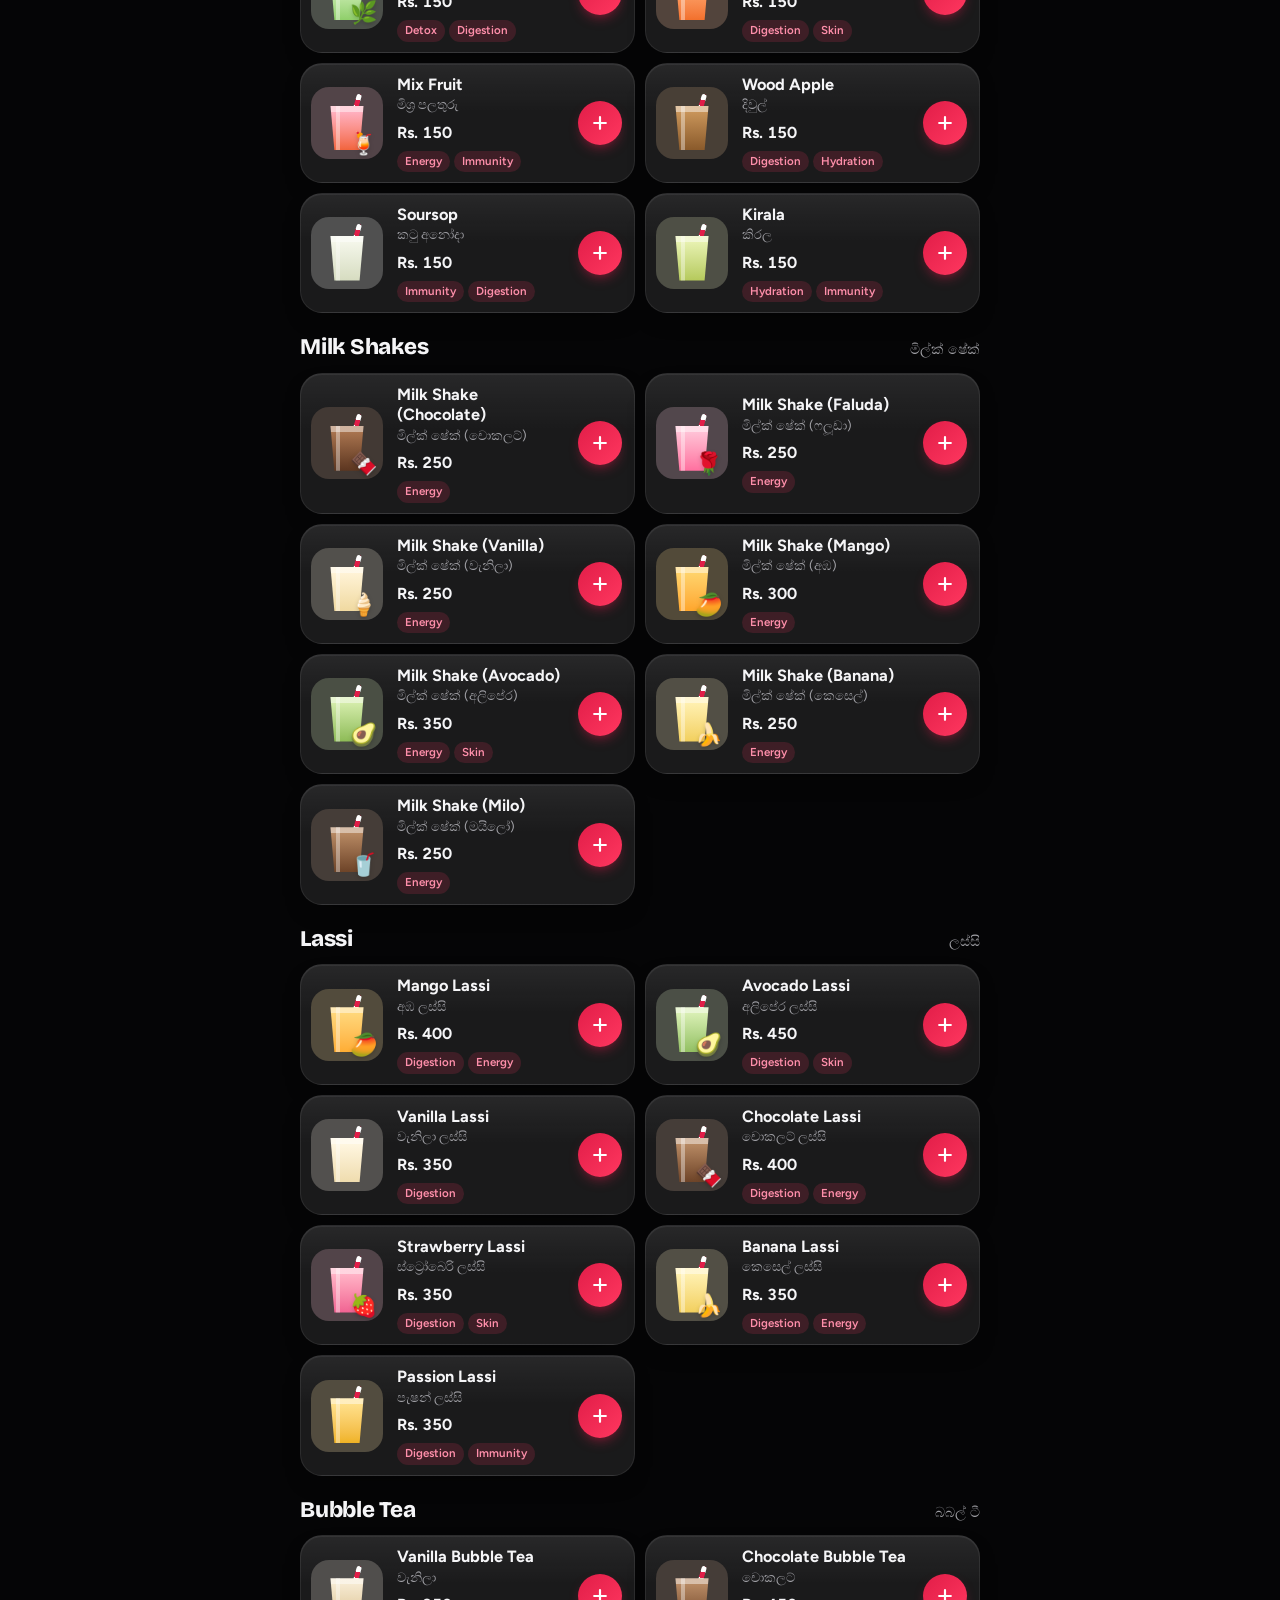
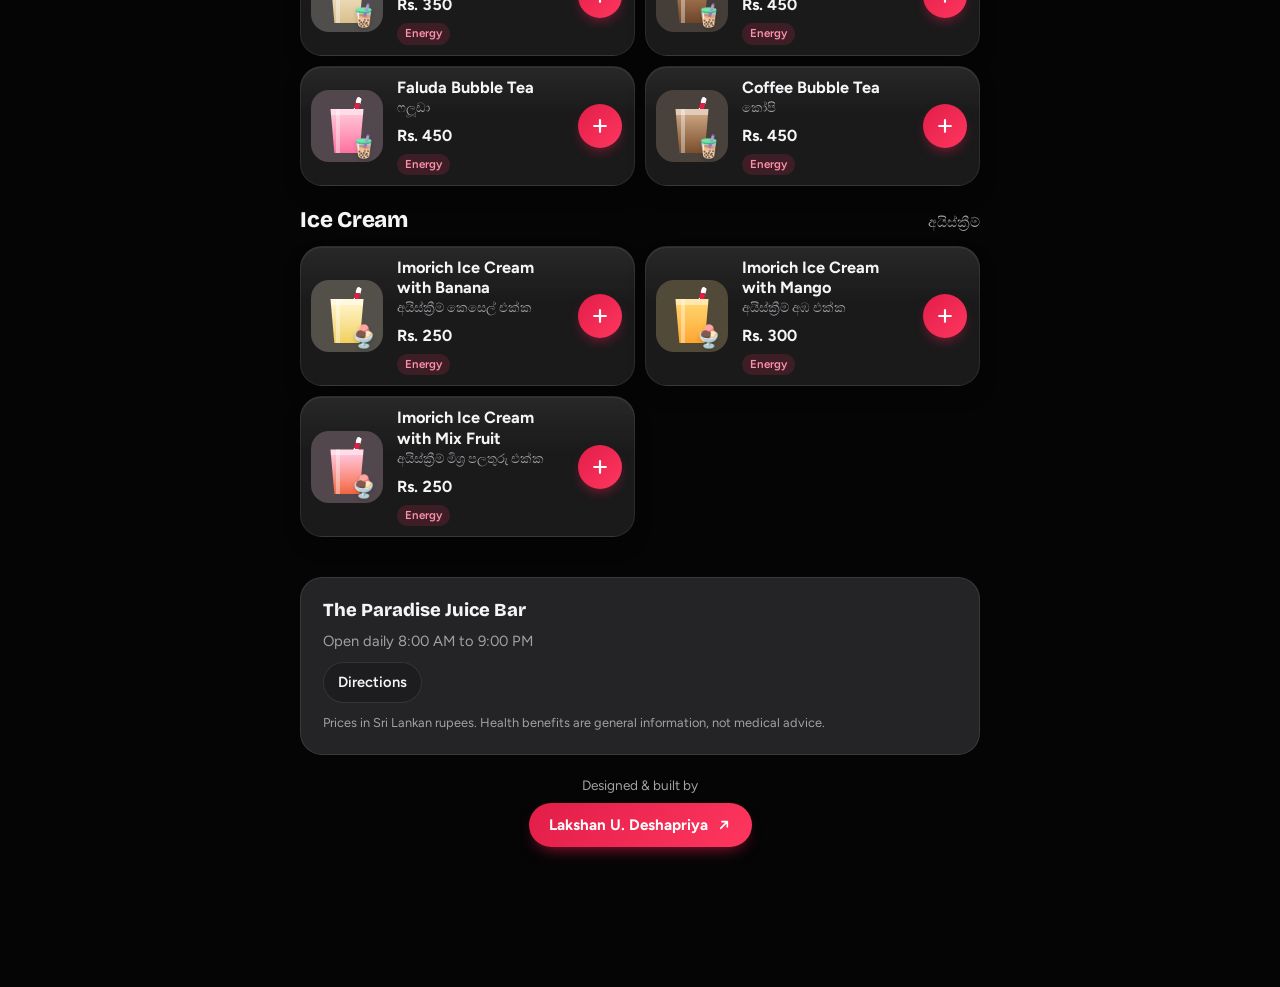
==== commit 71d1f446: "Change color theme." ====
--- a/index.html
+++ b/index.html
@@ -3,7 +3,8 @@
 <head>
 <meta charset="utf-8">
 <meta name="viewport" content="width=device-width, initial-scale=1, viewport-fit=cover">
-<meta name="theme-color" content="#16121a">
+<meta name="theme-color" content="#050506">
+<meta name="color-scheme" content="only dark">
 <meta name="description" content="Menu and prices of The Paradise Juice Bar. Order on WhatsApp.">
 <link rel="icon" href="icons/favicon.svg" type="image/svg+xml">
 <link rel="icon" href="icons/favicon-32.png" sizes="32x32" type="image/png">
@@ -40,7 +41,11 @@
     </label>
   </header>
 
-  <section class="specials" id="specials" aria-label="Today's specials"></section>
+  <div class="specials-wrap">
+    <section class="specials" id="specials" aria-label="Today's specials"></section>
+    <button type="button" class="sp-arrow prev" id="spPrev" aria-label="Previous special" hidden>‹</button>
+    <button type="button" class="sp-arrow next" id="spNext" aria-label="Next special" hidden>›</button>
+  </div>
 
   <div class="goals" id="goals" role="group" aria-label="Filter by health goal"></div>
 
--- a/styles.css
+++ b/styles.css
@@ -1,45 +1,40 @@
 /* Layout: one narrow menu column, sticky category rail, actions parked bottom-right for the thumb.
-   Palette: black, white and pink. Light mode uses a soft grey base so white cards stand out
-   without glare; dark mode uses near-black with brighter pink so text stays readable. */
+   Palette "Black glass": true black with pink and red light, frosted cards inspired by iPhone
+   notifications, pink/red buttons. One dark look on every device. */
 :root {
-  --bg: #f3f0f1;          /* soft grey-white page */
-  --surface: #ffffff;     /* cards */
-  --surface-2: #fbe9f0;   /* light pink fills */
-  --ink: #16121a;         /* near-black text */
-  --muted: #6c6268;
-  --line: #e6dde1;
-  --accent: #d6246e;      /* pink: buttons, prices */
-  --accent-2: #e0367f;    /* lighter pink: gradient end */
-  --accent-ink: #ffffff;  /* text on pink buttons */
-  --leaf: #b0185a;        /* tags and benefit checks */
-  --leaf-soft: #fde3ee;
-  --hero-1: #16121a;      /* header: black */
-  --hero-2: #3d1529;      /* header: black to deep berry */
+  color-scheme: dark;     /* one dark look on every phone */
+  --bg: #050506;          /* true black page */
+  --surface: rgba(28, 28, 30, .78);      /* frosted panels: search, rail, sheets (Apple dark gray) */
+  --surface-2: #2c2c2e;   /* raised fills */
+  --ink: #f5f5f7;         /* Apple white text */
+  --muted: #a1a1a6;
+  --line: rgba(255, 255, 255, .10);
+  --accent: #e11d48;      /* rose red: buttons */
+  --accent-2: #ff375f;    /* Apple pink: gradient end */
+  --accent-ink: #ffffff;  /* text on buttons */
+  --leaf: #ff8fab;        /* pink tags and benefit checks */
+  --leaf-soft: rgba(255, 55, 95, .16);
+  --hero-1: #1c1c1e;      /* header card: black glass */
+  --hero-2: #4a0d24;      /* to deep wine */
   --hero-ink: #ffffff;
-  --wa: #1c9c50;
-  --warn: #b4232a;
-  --shadow: 0 12px 30px -14px rgba(22, 18, 26, .35);
+  --sp-1: #be123c;        /* special offer cards: red */
+  --sp-2: #ff375f;        /* to pink */
+  --wa: #198a43;          /* WhatsApp green, dark enough for white text */
+  --warn: #ff6961;
+  --shadow: 0 18px 44px -20px rgba(0, 0, 0, .9);
+  --glass-border: rgba(255, 255, 255, .10);
+  --card: rgba(44, 44, 46, .55);         /* frosted menu cards, like an iPhone notification */
+  --card-line: rgba(255, 255, 255, .08);
+  --card-shadow: 0 10px 30px -18px rgba(0, 0, 0, .9);
+  --glow-1: rgba(255, 55, 95, .22);      /* pink light behind the glass */
+  --glow-2: rgba(255, 69, 58, .12);      /* red light */
+  --glow-3: rgba(255, 255, 255, .05);    /* white light */
+  --dots: rgba(255, 255, 255, .10);      /* particle dots */
   --font-display: "Bricolage Grotesque", "Figtree", system-ui, sans-serif;
-  --font-body: "Figtree", system-ui, -apple-system, "Segoe UI", sans-serif;
+  --font-body: -apple-system, BlinkMacSystemFont, "Figtree", system-ui, "Segoe UI", sans-serif;
   --r-lg: 22px;
   --r-md: 16px;
   --r-sm: 12px;
-}
-@media (prefers-color-scheme: dark) {
-  :root:not([data-theme="light"]) {
-    --bg: #0e0c0f; --surface: #1a171c; --surface-2: #2a1a23; --ink: #f7f2f5; --muted: #b5a9b0;
-    --line: #2f2930; --accent: #ff5c9e; --accent-2: #ff8ab8; --accent-ink: #16121a; --leaf: #ff8ab8; --leaf-soft: #3a1a2a;
-    --hero-1: #1f1a21; --hero-2: #4a1832; --hero-ink: #ffffff;
-    --wa: #2bbf66; --warn: #ff8a8a; --shadow: 0 12px 30px -12px rgba(0, 0, 0, .8);
-    color-scheme: dark;
-  }
-}
-:root[data-theme="dark"] {
-  --bg: #0e0c0f; --surface: #1a171c; --surface-2: #2a1a23; --ink: #f7f2f5; --muted: #b5a9b0;
-  --line: #2f2930; --accent: #ff5c9e; --accent-2: #ff8ab8; --accent-ink: #16121a; --leaf: #ff8ab8; --leaf-soft: #3a1a2a;
-  --hero-1: #1f1a21; --hero-2: #4a1832; --hero-ink: #ffffff;
-  --wa: #2bbf66; --warn: #ff8a8a; --shadow: 0 12px 30px -12px rgba(0, 0, 0, .8);
-  color-scheme: dark;
 }
 
 * { box-sizing: border-box; }
@@ -54,6 +49,20 @@
   -webkit-tap-highlight-color: transparent;
 }
 body.locked { overflow: hidden; }
+/* Fixed glows and a faint particle-dot field behind the page; the see-through cards pick them up. */
+body::before, body::after { content: ""; position: fixed; inset: 0; z-index: -1; pointer-events: none; }
+body::before {
+  background:
+    radial-gradient(70% 45% at 100% 0%, var(--glow-1), transparent 70%),
+    radial-gradient(60% 40% at 0% 50%, var(--glow-2), transparent 70%),
+    radial-gradient(60% 40% at 100% 100%, var(--glow-3), transparent 70%);
+}
+body::after {
+  background-image: radial-gradient(var(--dots) 1px, transparent 1.5px);
+  background-size: 22px 22px;
+  -webkit-mask-image: linear-gradient(160deg, #000 0%, transparent 45%, transparent 60%, #000 100%);
+  mask-image: linear-gradient(160deg, #000 0%, transparent 45%, transparent 60%, #000 100%);
+}
 button, input, textarea { font: inherit; color: inherit; }
 button { cursor: pointer; }
 :focus-visible { outline: 3px solid var(--accent); outline-offset: 2px; border-radius: 8px; }
@@ -65,12 +74,12 @@
 /* Header */
 .top {
   position: relative; overflow: hidden; display: grid; gap: 14px;
-  padding: 20px 18px 18px; border-radius: 28px; color: var(--hero-ink);
+  padding: 20px 18px 18px; border: 1px solid var(--glass-border); border-radius: 28px; color: var(--hero-ink);
   background:
-    radial-gradient(circle at 92% 8%, rgba(255,255,255,.28) 0 70px, transparent 71px),
-    radial-gradient(circle at 78% 110%, rgba(255,255,255,.16) 0 90px, transparent 91px),
+    radial-gradient(circle at 92% 8%, rgba(255,255,255,.24) 0 70px, transparent 71px),
+    radial-gradient(circle at 78% 110%, rgba(255,255,255,.12) 0 90px, transparent 91px),
     linear-gradient(140deg, var(--hero-1), var(--hero-2));
-  box-shadow: var(--shadow);
+  box-shadow: var(--shadow); isolation: isolate;
 }
 .brand { display: flex; align-items: center; gap: 14px; }
 .logo {
@@ -100,34 +109,51 @@
 
 .search {
   display: flex; align-items: center; gap: 10px;
-  background: var(--surface); color: var(--ink); border: 0; border-radius: var(--r-md);
-  padding: 0 14px; min-height: 52px; box-shadow: 0 6px 18px -8px rgba(80, 0, 30, .45);
-}
-.search:focus-within { box-shadow: 0 0 0 3px rgba(255,255,255,.7); }
+  background: var(--surface); color: var(--ink); border: 1px solid var(--glass-border); border-radius: var(--r-md);
+  padding: 0 14px; min-height: 52px; box-shadow: 0 8px 20px -12px rgba(0, 0, 0, .6);
+  backdrop-filter: blur(16px); -webkit-backdrop-filter: blur(16px);
+}
+.search:focus-within { box-shadow: 0 0 0 3px color-mix(in srgb, var(--accent) 32%, transparent); }
 .search svg { width: 20px; height: 20px; color: var(--muted); flex: none; }
 .search input { flex: 1; min-width: 0; border: 0; background: none; outline: none; padding: 12px 0; font-size: 1rem; }
 .search input::placeholder { color: var(--muted); }
 
 /* Specials */
-.specials { display: flex; gap: 12px; overflow-x: auto; scroll-snap-type: x mandatory; margin: 22px -16px 0; padding: 0 16px 4px; scrollbar-width: none; }
+.specials { display: flex; gap: 12px; overflow-x: auto; scroll-snap-type: x mandatory; scroll-padding-inline: 16px; margin: 22px -16px 0; padding: 0 16px 4px; scrollbar-width: none; }
 .specials::-webkit-scrollbar { display: none; }
 .specials:empty { display: none; }
+/* Arrow buttons for the specials row: shown by app.js only when the row overflows on a mouse screen. */
+.specials-wrap { position: relative; }
+.sp-arrow {
+  position: absolute; top: calc(50% + 11px); transform: translateY(-50%); z-index: 3;
+  width: 44px; height: 44px; border-radius: 50%; display: grid; place-items: center;
+  border: 1px solid var(--glass-border); background: rgba(44, 44, 46, .85); color: var(--ink); box-shadow: var(--shadow);
+  backdrop-filter: blur(16px); -webkit-backdrop-filter: blur(16px);
+  transition: opacity .2s, transform .15s;
+  font-size: 28px; line-height: 1;
+}
+.sp-arrow svg { width: 22px; height: 22px; stroke-width: 2.4; }
+.sp-arrow.prev { left: -6px; }
+.sp-arrow.next { right: -6px; }
+.sp-arrow:disabled { opacity: 0; pointer-events: none; }
+.sp-arrow:active { transform: translateY(-50%) scale(.92); }
+.specials[hidden] ~ .sp-arrow, .specials:empty ~ .sp-arrow { display: none; }
 .special {
   scroll-snap-align: start; flex: 0 0 min(86%, 420px);
   position: relative; display: grid; grid-template-columns: 1fr 112px; gap: 12px; align-items: center;
-  padding: 18px; border-radius: var(--r-lg); border: 0; text-align: left;
-  color: #1b1206;
+  padding: 18px; border-radius: var(--r-lg); text-align: left;
+  color: #ffffff;
   background:
-    radial-gradient(120% 140% at 100% 0%, color-mix(in srgb, var(--c1) 85%, #fff) 0%, transparent 60%),
-    linear-gradient(135deg, var(--c1), var(--c2));
-  box-shadow: var(--shadow);
+    radial-gradient(120% 140% at 100% 0%, rgba(255, 255, 255, .22) 0%, transparent 55%),
+    linear-gradient(135deg, var(--sp-1), var(--sp-2));
+  border: 1px solid rgba(255, 255, 255, .35); box-shadow: var(--shadow);
 }
 .special .eyebrow { font-size: .72rem; font-weight: 700; letter-spacing: .12em; text-transform: uppercase; opacity: .75; }
 .special .eyebrow, .special .sp-name, .special .sp-desc { display: block; }
 .special .sp-name { font: 800 1.45rem/1.1 var(--font-display); margin-top: 4px; letter-spacing: -.01em; }
 .special .sp-desc { margin: 6px 0 12px; font-size: .9rem; opacity: .85; }
-.special .pill { display: inline-flex; gap: 6px; align-items: center; background: rgba(255,255,255,.85); color: #1b1206; padding: 7px 14px; border-radius: 999px; font-weight: 700; font-size: .9rem; }
-.special .art { background: rgba(255,255,255,.28); }
+.special .pill { display: inline-flex; gap: 6px; align-items: center; background: #ffffff; color: #be123c; padding: 7px 14px; border-radius: 999px; font-weight: 700; font-size: .9rem; }
+.special .art { background: rgba(255, 255, 255, .18); }
 
 /* Goal filter */
 .goals { display: flex; gap: 8px; overflow-x: auto; margin: 22px -16px 0; padding: 0 16px 2px; scrollbar-width: none; }
@@ -143,8 +169,8 @@
   position: sticky; top: env(safe-area-inset-top, 0px); z-index: 20;
   display: flex; gap: 6px; overflow-x: auto; scrollbar-width: none;
   margin: 14px -16px 0; padding: 10px 16px;
-  background: color-mix(in srgb, var(--bg) 88%, transparent);
-  backdrop-filter: blur(12px); -webkit-backdrop-filter: blur(12px);
+  background: color-mix(in srgb, var(--surface) 82%, transparent);
+  backdrop-filter: blur(18px) saturate(1.35); -webkit-backdrop-filter: blur(18px) saturate(1.35);
   border-bottom: 1px solid transparent; transition: border-color .2s;
 }
 .cats.stuck { border-bottom-color: var(--line); }
@@ -152,6 +178,7 @@
 .cat {
   flex: none; border: 0; background: none; padding: 9px 14px; border-radius: 999px;
   font-weight: 600; font-size: .92rem; color: var(--muted); white-space: nowrap;
+  transition: color .18s ease, background .18s ease;
 }
 .cat.active { background: linear-gradient(135deg, var(--accent), var(--accent-2)); color: var(--accent-ink); }
 
@@ -162,12 +189,16 @@
 .section-head .si { color: var(--muted); font-size: .9rem; }
 .list { display: grid; gap: 10px; }
 
+/* Glass cards. No backdrop blur here: 41 blurred cards slow scrolling on cheap phones,
+   and over the smooth glow background the blur would not show anyway. */
 .card {
   position: relative; display: grid; grid-template-columns: 80px minmax(0, 1fr) auto; gap: 14px; align-items: center;
-  padding: 10px 12px 10px 10px; background: var(--surface); border: 1px solid var(--line); border-radius: var(--r-lg);
-  transition: transform .15s ease, box-shadow .15s ease;
-}
-.card:hover { box-shadow: var(--shadow); }
+  padding: 10px 12px 10px 10px; border: 1px solid var(--card-line); border-radius: var(--r-lg);
+  background: linear-gradient(180deg, rgba(255, 255, 255, .06), transparent 40%), var(--card);
+  box-shadow: inset 0 1px 0 rgba(255, 255, 255, .06), var(--card-shadow);
+  transition: transform .18s ease, box-shadow .18s ease, border-color .18s ease;
+}
+.card:hover { transform: translateY(-2px); box-shadow: var(--shadow); border-color: color-mix(in srgb, var(--accent) 28%, var(--card-line)); }
 .card:active { transform: scale(.99); }
 .card-open { position: absolute; inset: 0; z-index: 1; border: 0; background: none; border-radius: inherit; }
 .card-body { min-width: 0; }
@@ -193,7 +224,7 @@
 .art {
   position: relative; width: 100%; aspect-ratio: 1; max-width: 100%;
   border-radius: 18px; overflow: hidden; display: block;
-  background: color-mix(in srgb, var(--c1) 24%, var(--surface));
+  background: color-mix(in srgb, var(--c1) 18%, var(--surface-2));
 }
 .art img { width: 100%; height: 100%; object-fit: cover; display: block; }
 .art .straw {
@@ -223,7 +254,11 @@
 .empty p { margin: 0 0 14px; }
 .btn-ghost { border: 1px solid var(--line); background: var(--surface); padding: 10px 16px; border-radius: 999px; font-weight: 600; }
 
-.foot { margin-top: 40px; padding: 22px; border-radius: var(--r-lg); background: var(--surface-2); display: grid; gap: 10px; font-size: .92rem; }
+.foot {
+  margin-top: 40px; padding: 22px; border: 1px solid var(--line); border-radius: var(--r-lg);
+  background: color-mix(in srgb, var(--surface-2) 84%, transparent); display: grid; gap: 10px; font-size: .92rem;
+  backdrop-filter: blur(18px); -webkit-backdrop-filter: blur(18px);
+}
 .foot h2 { font-size: 1.15rem; font-weight: 800; }
 .foot p { margin: 0; color: var(--muted); }
 .foot-links { display: flex; flex-wrap: wrap; gap: 8px; }
@@ -259,7 +294,9 @@
   position: relative; width: 64px; height: 64px; border-radius: 50%; border: 0;
   background: var(--ink); color: var(--bg); box-shadow: var(--shadow);
   display: grid; place-items: center; align-content: center; gap: 1px;
-}
+  transition: transform .18s ease, box-shadow .18s ease;
+}
+.fab-menu:hover { transform: translateY(-2px); box-shadow: 0 14px 30px -12px color-mix(in srgb, var(--accent) 42%, transparent); }
 .fab-menu svg { width: 24px; height: 24px; }
 .fab-menu .fab-label { font-size: .62rem; font-weight: 700; letter-spacing: .08em; text-transform: uppercase; }
 .fab-menu .i-close { display: none; }
@@ -269,7 +306,9 @@
   display: flex; align-items: center; gap: 8px; height: 56px; padding: 0 20px 0 16px; border-radius: 999px; border: 0;
   background: linear-gradient(135deg, var(--accent), var(--accent-2)); color: var(--accent-ink); font-weight: 700; box-shadow: var(--shadow);
   font-variant-numeric: tabular-nums;
-}
+  transition: transform .18s ease, box-shadow .18s ease;
+}
+.fab-cart:hover { transform: translateY(-2px); }
 .fab-cart svg { width: 22px; height: 22px; }
 .fab-cart .count { min-width: 22px; height: 22px; padding: 0 6px; border-radius: 999px; background: #ffffff; color: var(--accent); font-size: .8rem; display: grid; place-items: center; }
 .fab-cart.bump { animation: bump .35s ease; }
@@ -287,13 +326,14 @@
 @keyframes rise { from { opacity: 0; transform: translateY(10px); } }
 
 /* Scrim + sheets */
-.scrim { position: fixed; inset: 0; z-index: 30; background: rgba(8, 14, 10, .45); animation: fade .2s ease; }
-.scrim.light { background: rgba(8, 14, 10, .25); }
+.scrim { position: fixed; inset: 0; z-index: 30; background: rgba(0, 0, 0, .55); animation: fade .2s ease; }
+.scrim.light { background: rgba(0, 0, 0, .35); }
 @keyframes fade { from { opacity: 0; } }
 .sheet {
   position: fixed; z-index: 50; left: 0; right: 0; bottom: 0; margin-inline: auto; width: 100%; max-width: 680px;
   max-height: 92dvh; display: flex; flex-direction: column;
-  background: var(--surface); border-radius: 26px 26px 0 0; box-shadow: 0 -10px 40px -10px rgba(0,0,0,.35);
+  background: var(--surface); border: 1px solid var(--line); border-bottom: 0; border-radius: 26px 26px 0 0;
+  box-shadow: 0 -10px 40px -10px rgba(0,0,0,.35); backdrop-filter: blur(24px); -webkit-backdrop-filter: blur(24px);
   animation: slide .28s cubic-bezier(.2, .9, .25, 1);
 }
 .sheet.closing { animation: slide-out .18s ease forwards; }
@@ -384,7 +424,10 @@
 .toast {
   position: fixed; z-index: 60; left: 50%; top: calc(16px + env(safe-area-inset-top, 0px));
   transform: translate(-50%, -20px); opacity: 0; pointer-events: none;
-  background: var(--ink); color: var(--bg); padding: 10px 18px; border-radius: 999px; font-weight: 600; font-size: .92rem;
+  background: rgba(44, 44, 46, .82); color: var(--ink); border: 1px solid var(--glass-border);
+  backdrop-filter: blur(20px) saturate(1.6); -webkit-backdrop-filter: blur(20px) saturate(1.6);
+  box-shadow: 0 12px 30px -10px rgba(0, 0, 0, .7);
+  width: max-content; padding: 12px 20px; border-radius: 18px; font-weight: 600; font-size: .92rem;
   transition: opacity .2s, transform .2s; max-width: calc(100% - 32px); text-align: center;
 }
 .toast.show { opacity: 1; transform: translate(-50%, 0); }
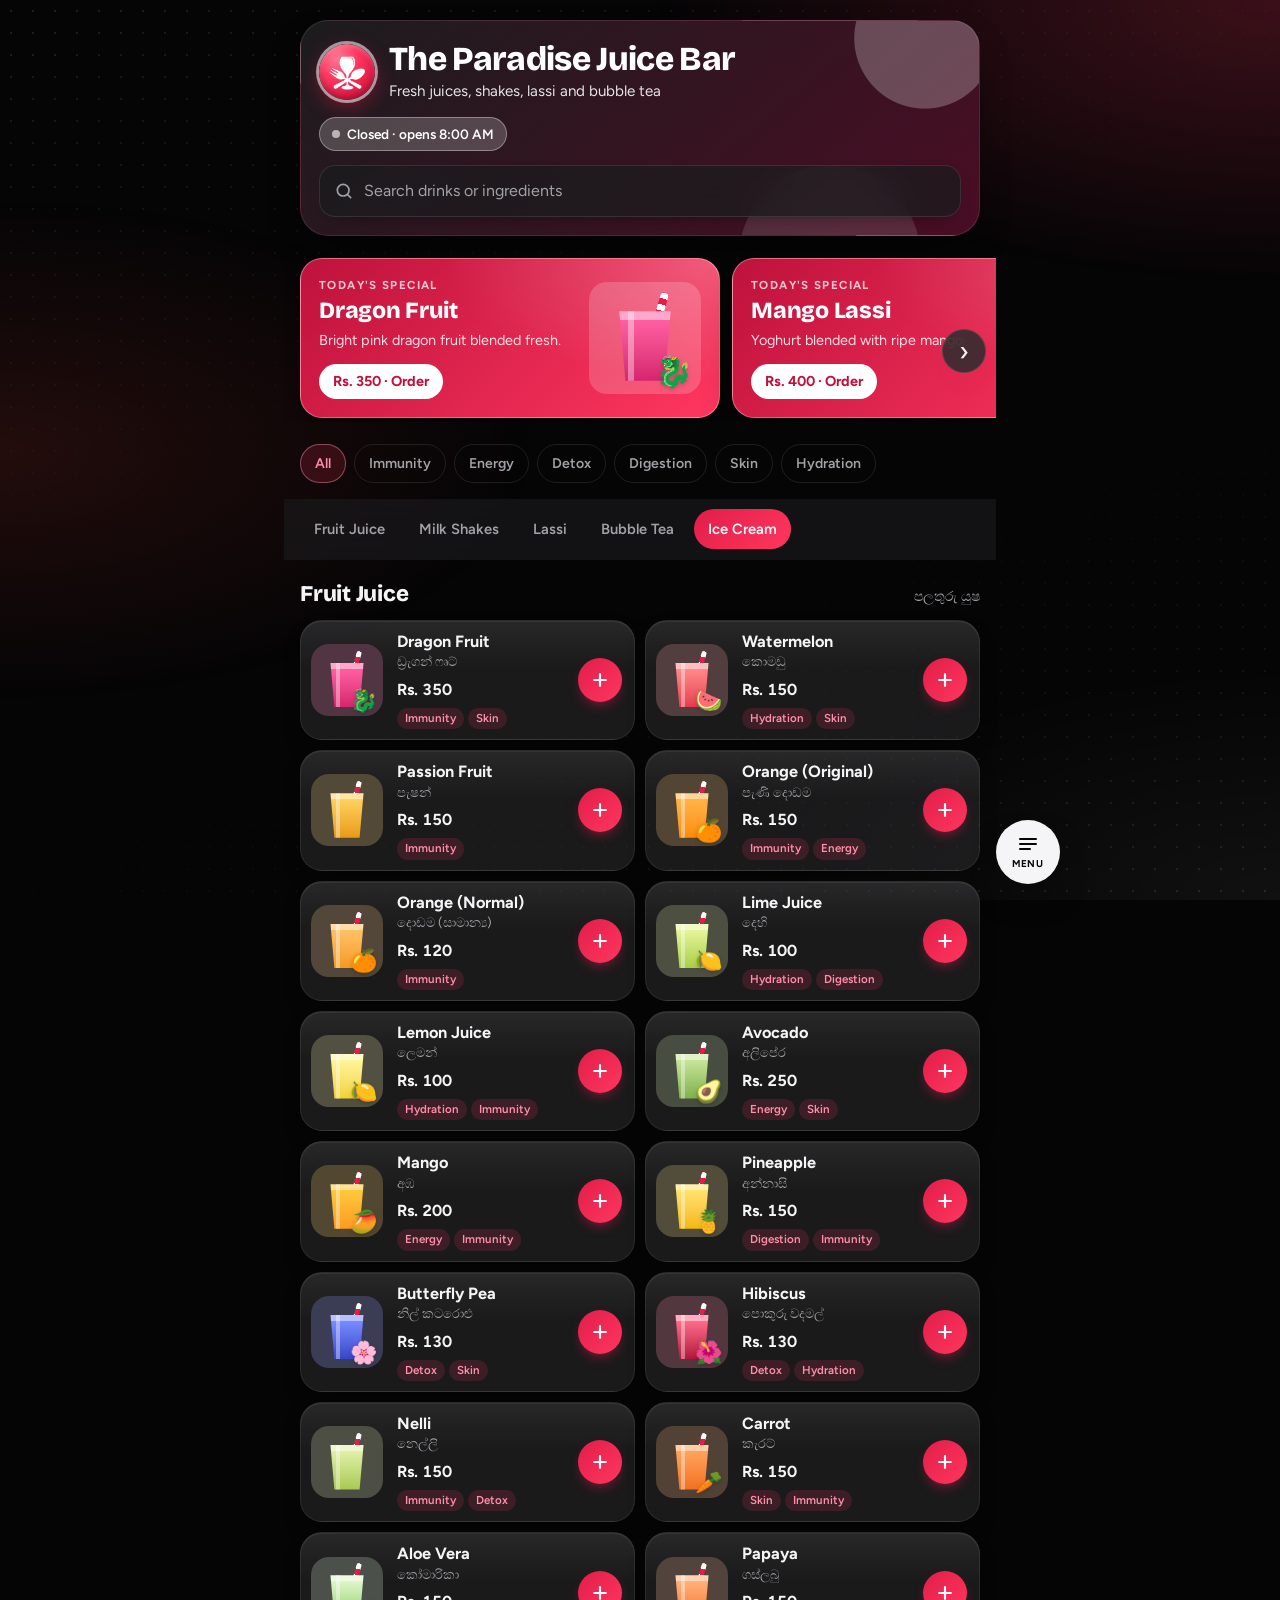
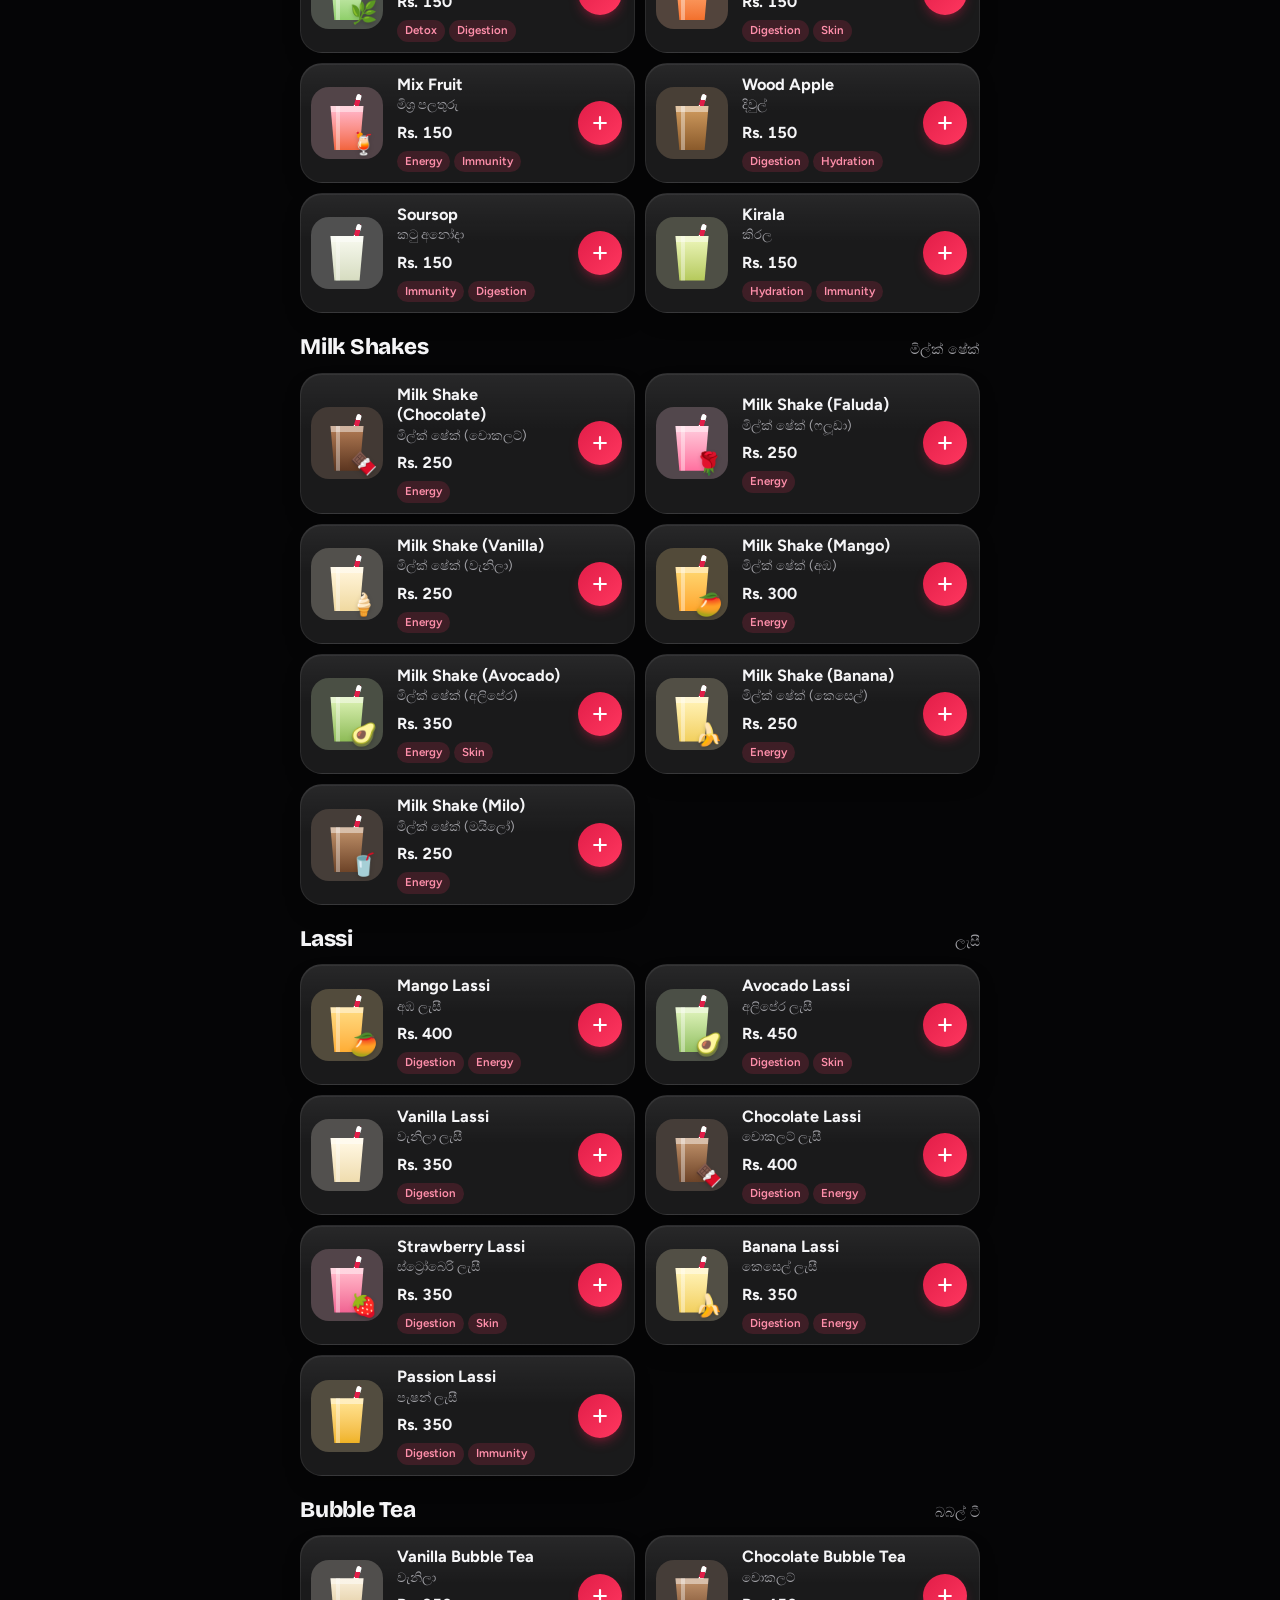
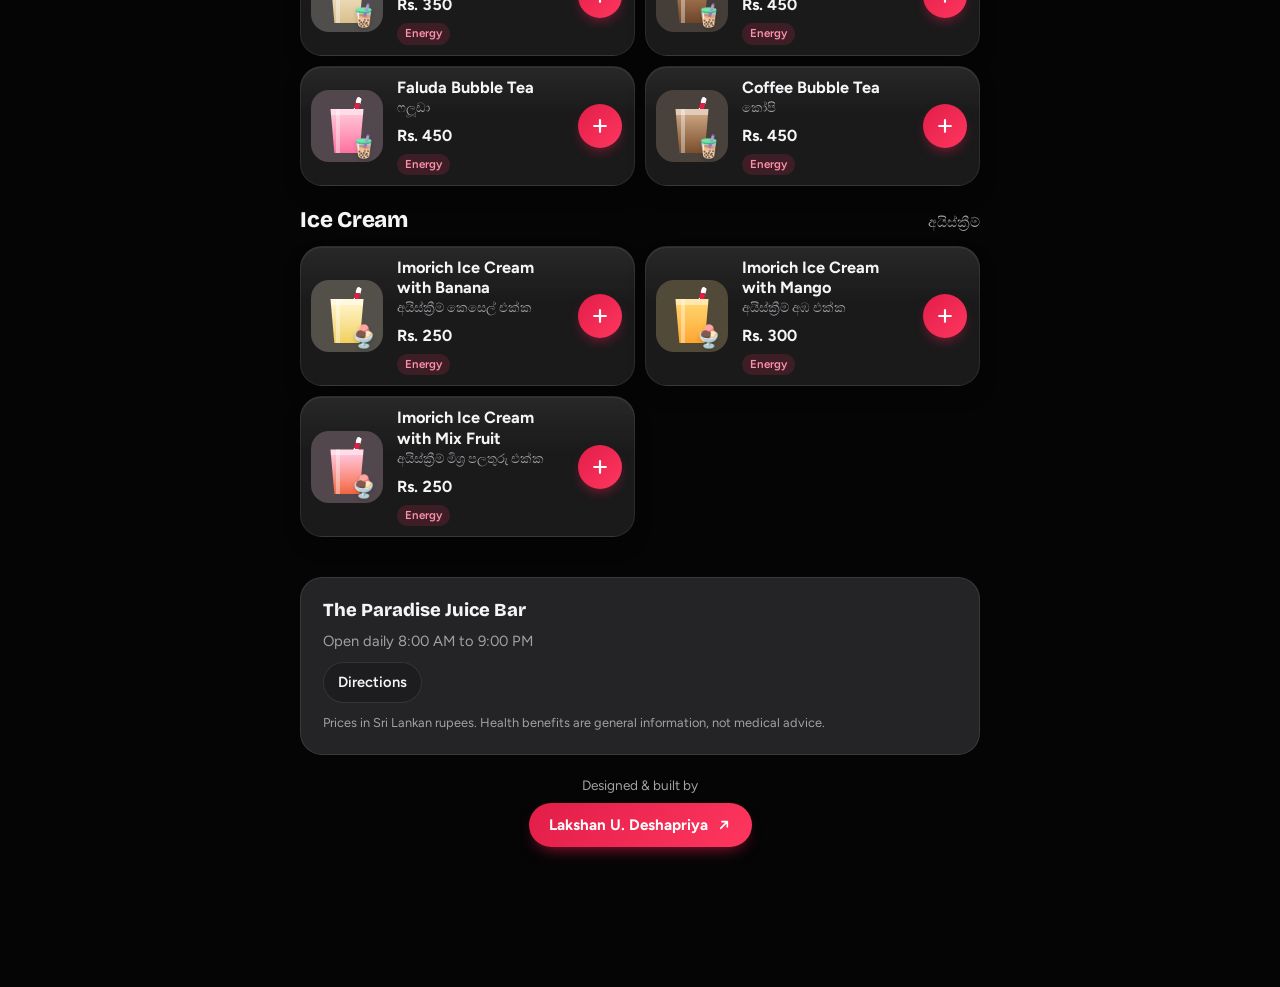
==== commit ad854ae0: "Change the logo" ====
--- a/index.html
+++ b/index.html
@@ -24,7 +24,7 @@
 <div class="app">
   <header class="top">
     <div class="brand">
-      <div class="logo" aria-hidden="true"><span id="logoText">JB</span></div>
+      <div class="logo" aria-hidden="true"><img src="icons/logo.png" alt="" width="56" height="56"></div>
       <div class="brand-text">
         <h1 id="shopName">Juice Bar</h1>
         <p class="tagline" id="shopTagline"></p>
--- a/styles.css
+++ b/styles.css
@@ -85,9 +85,10 @@
 .logo {
   flex: none; width: 56px; height: 56px; border-radius: 50%;
   display: grid; place-items: center;
-  background: rgba(255,255,255,.55);
-  padding: 3px;
-}
+  box-shadow: 0 0 0 3px rgba(255,255,255,.55), 0 6px 20px rgba(225,29,72,.45);
+}
+.logo img { width: 100%; height: 100%; display: block; border-radius: 50%; }
+
 .logo span {
   width: 100%; height: 100%; border-radius: 50%; display: grid; place-items: center;
   background: #ffffff; color: var(--hero-1);
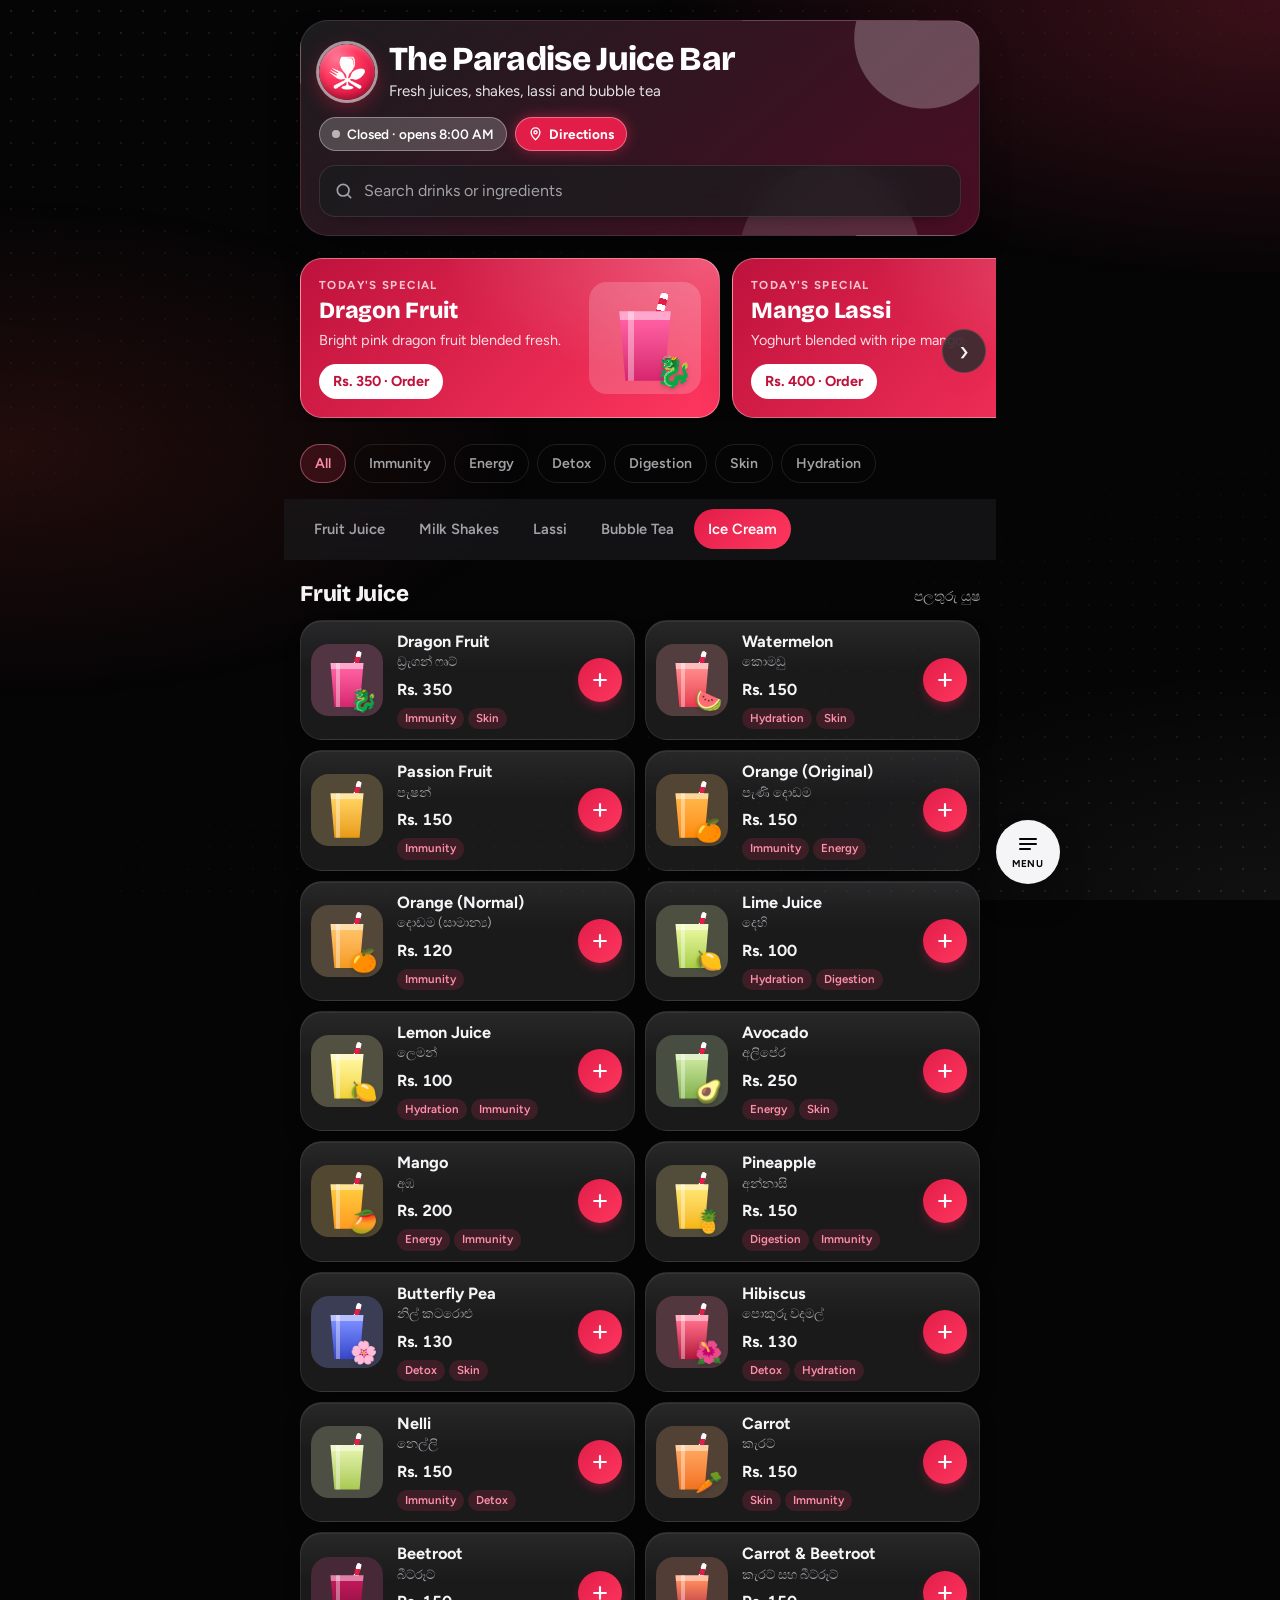
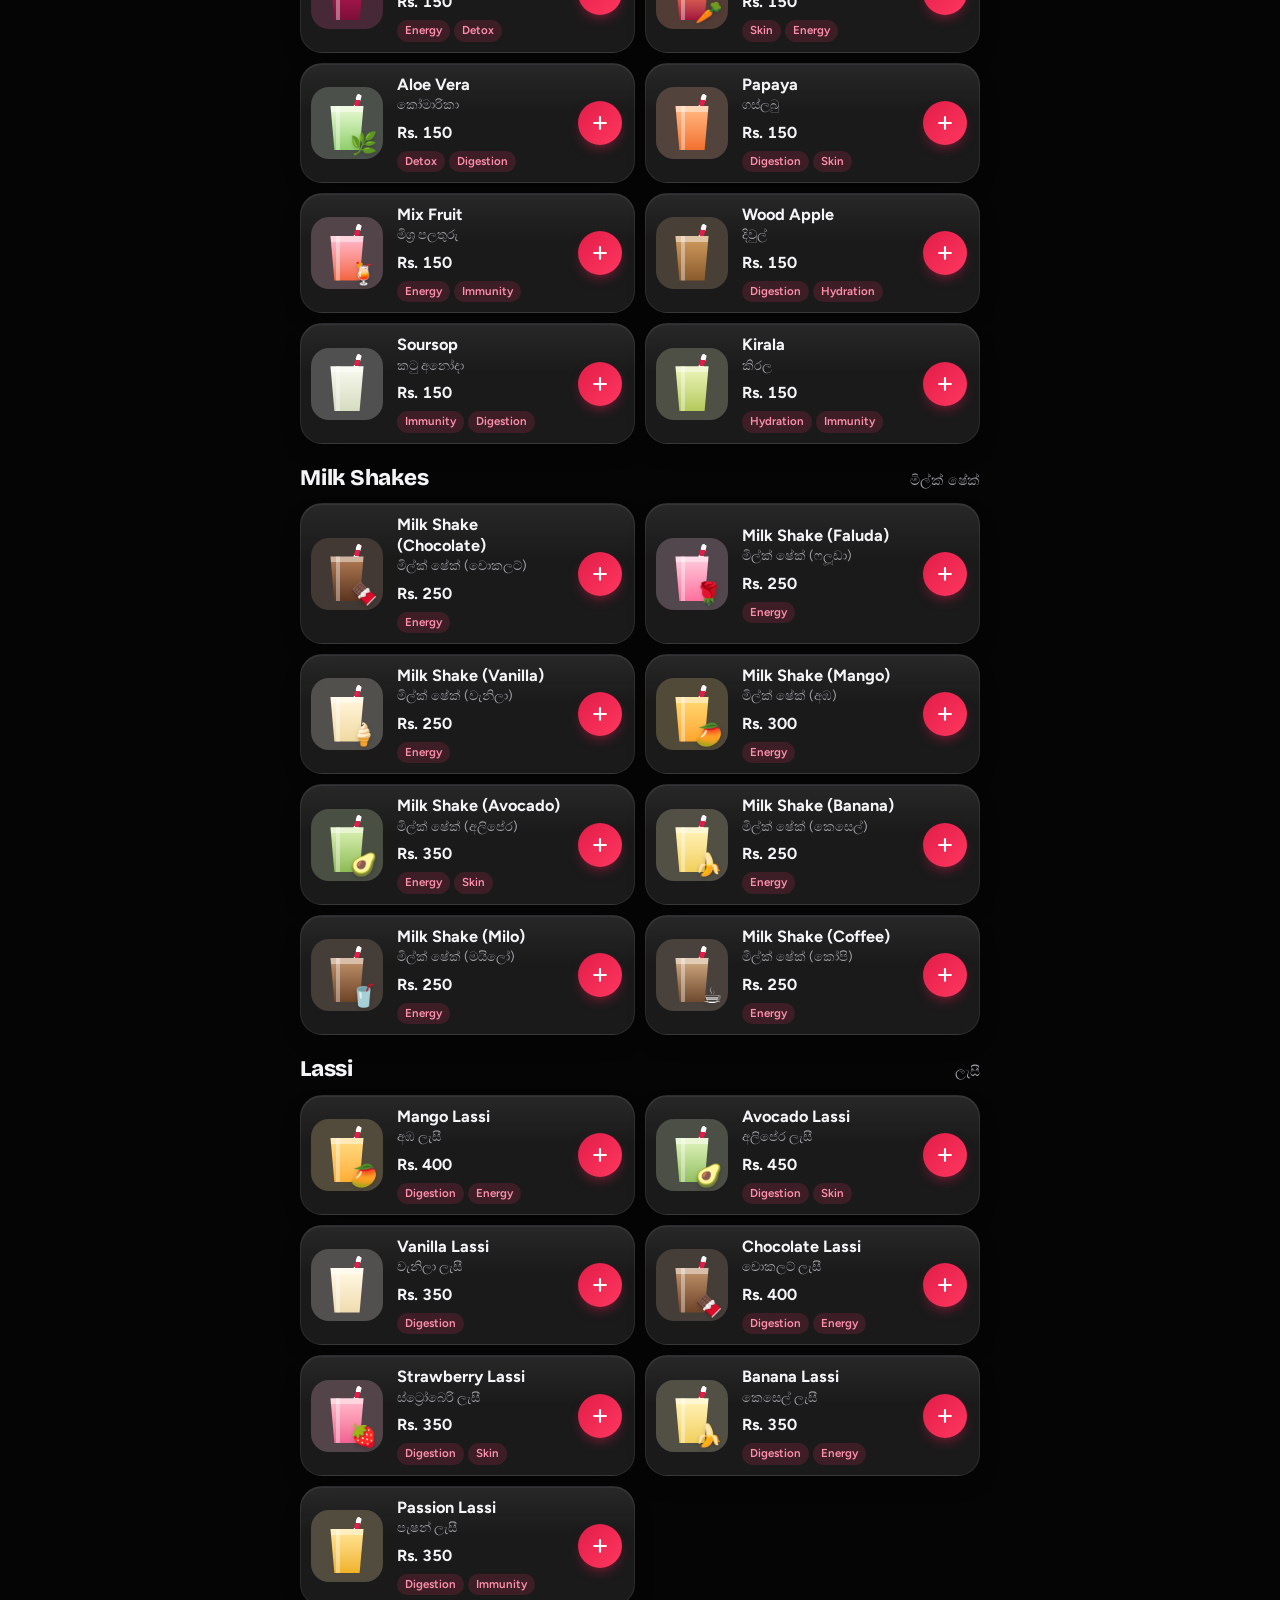
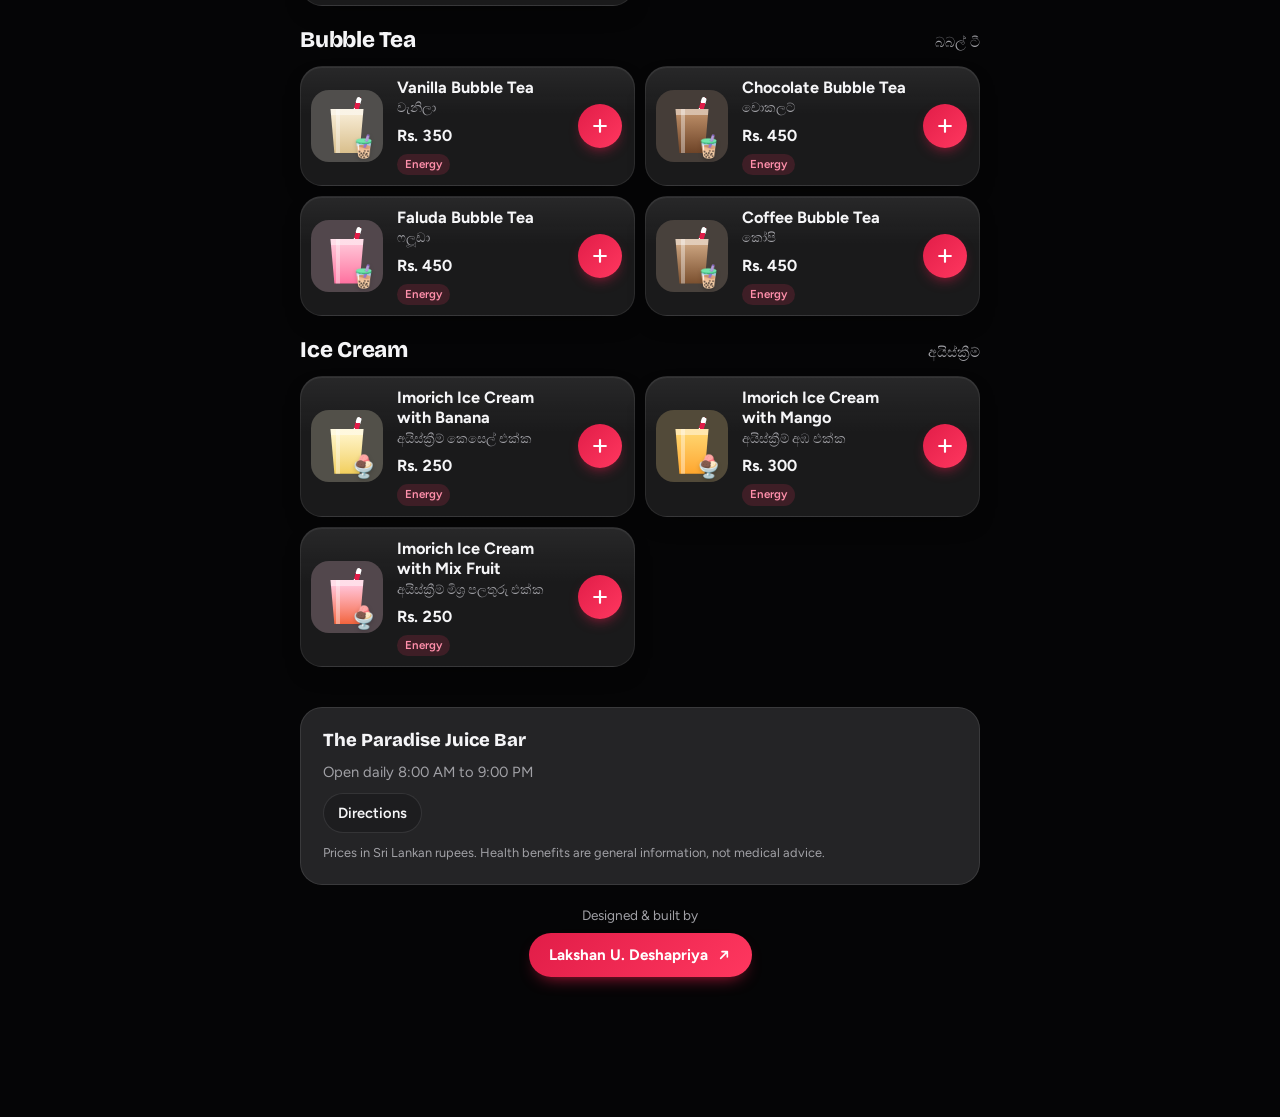
==== commit 8134d43f: "Add direction on top card" ====
--- a/index.html
+++ b/index.html
@@ -5,19 +5,54 @@
 <meta name="viewport" content="width=device-width, initial-scale=1, viewport-fit=cover">
 <meta name="theme-color" content="#050506">
 <meta name="color-scheme" content="only dark">
-<meta name="description" content="Menu and prices of The Paradise Juice Bar. Order on WhatsApp.">
+<title>The Paradise Juice Bar &amp; Restaurant | Fresh Juice in Hapugala, Galle</title>
+<meta name="description" content="Fresh juices, milkshakes, lassi and bubble tea near the Faculty of Engineering, University of Ruhuna, Hapugala, Galle. See the menu and order on WhatsApp.">
+<link rel="canonical" href="https://theparadisejuicebar.com/">
+<meta property="og:type" content="website">
+<meta property="og:title" content="The Paradise Juice Bar &amp; Restaurant | Hapugala, Galle">
+<meta property="og:description" content="Fresh juices, milkshakes, lassi and bubble tea. See the menu and order on WhatsApp.">
+<meta property="og:url" content="https://theparadisejuicebar.com/">
+<meta property="og:image" content="https://theparadisejuicebar.com/icons/og-image.png">
+<meta property="og:image:width" content="1200">
+<meta property="og:image:height" content="630">
+<script type="application/ld+json">
+{
+  "@context": "https://schema.org",
+  "@type": "FoodEstablishment",
+  "name": "The Paradise Juice Bar & Restaurant",
+  "url": "https://theparadisejuicebar.com/",
+  "telephone": "+94712582689",
+  "servesCuisine": "Fresh juice, milkshakes, lassi, bubble tea",
+  "priceRange": "Rs",
+  "address": {
+    "@type": "PostalAddress",
+    "streetAddress": "Near Faculty of Engineering, University of Ruhuna, Hapugala",
+    "addressLocality": "Galle",
+    "addressCountry": "LK"
+  },
+  "hasMap": "https://maps.app.goo.gl/zxAxbZAFGAKytTmB6",
+  "openingHoursSpecification": {
+    "@type": "OpeningHoursSpecification",
+    "dayOfWeek": ["Monday","Tuesday","Wednesday","Thursday","Friday","Saturday","Sunday"],
+    "opens": "08:00",
+    "closes": "20:00"
+  },
+  "menu": "https://theparadisejuicebar.com/"
+}
+</script>
+
 <link rel="icon" href="icons/favicon.svg" type="image/svg+xml">
 <link rel="icon" href="icons/favicon-32.png" sizes="32x32" type="image/png">
 <link rel="apple-touch-icon" href="icons/apple-touch-icon.png">
 <link rel="manifest" href="site.webmanifest">
 <!-- BUILD:HEAD -->
-<title>The Paradise Juice Bar</title>
+
 <link rel="preconnect" href="https://fonts.googleapis.com">
 <link rel="preconnect" href="https://fonts.gstatic.com" crossorigin>
 <link rel="preload" as="style" href="https://fonts.googleapis.com/css2?family=Bricolage+Grotesque:opsz,wght@12..96,600;12..96,800&family=Figtree:wght@400;500;600;700&display=swap" onload="this.onload=null;this.rel='stylesheet'">
 <noscript><link rel="stylesheet" href="https://fonts.googleapis.com/css2?family=Bricolage+Grotesque:opsz,wght@12..96,600;12..96,800&family=Figtree:wght@400;500;600;700&display=swap"></noscript>
 <!-- /BUILD:HEAD -->
-<link rel="stylesheet" href="styles.css">
+<link rel="stylesheet" href="styles.css?v=4">
 </head>
 <body>
 <!-- BUILD:BODY -->
@@ -32,6 +67,7 @@
     </div>
     <div class="meta-row">
       <span class="status" id="openStatus"></span>
+      <a class="dir-link" id="dirLink" href="#" target="_blank" rel="noopener" hidden><svg viewBox="0 0 24 24" aria-hidden="true"><path d="M12 22s7-6.2 7-12a7 7 0 1 0-14 0c0 5.8 7 12 7 12z"/><circle cx="12" cy="10" r="2.5"/></svg>Directions</a>
       <span class="table-chip" id="tableChip" hidden></span>
     </div>
     <p class="notice" id="notice" hidden></p>
@@ -89,7 +125,7 @@
 
 <div class="toast" id="toast" role="status" aria-live="polite"></div>
 <!-- /BUILD:BODY -->
-<script src="menu.js"></script>
-<script src="app.js"></script>
+<script src="menu.js?v=4"></script>
+<script src="app.js?v=4"></script>
 </body>
 </html>
--- a/styles.css
+++ b/styles.css
@@ -106,6 +106,15 @@
 .status::before { content: ""; width: 8px; height: 8px; border-radius: 50%; background: rgba(255,255,255,.6); }
 .status.open::before { background: #7dffb0; box-shadow: 0 0 0 4px rgba(125,255,176,.3); }
 .notice { margin: 0; padding: 10px 14px; border-radius: var(--r-sm); background: rgba(255,255,255,.95); color: var(--hero-1); font-weight: 700; font-size: .92rem; }
+.dir-link {
+  display: inline-flex; align-items: center; gap: 6px;
+  font-size: .85rem; font-weight: 700; padding: 6px 12px; border-radius: 999px;
+  background: var(--accent, #ff2d55); color: #fff; text-decoration: none;
+  border: 1px solid rgba(255,255,255,.35); box-shadow: 0 0 14px rgba(255,45,85,.45);
+}
+.dir-link[hidden] { display: none; }
+.dir-link svg { width: 15px; height: 15px; fill: none; stroke: currentColor; stroke-width: 2.2; stroke-linecap: round; stroke-linejoin: round; }
+.dir-link:active { transform: scale(.97); }
 .table-chip { background: #ffffff; color: var(--hero-1); border-color: #ffffff; }
 
 .search {
